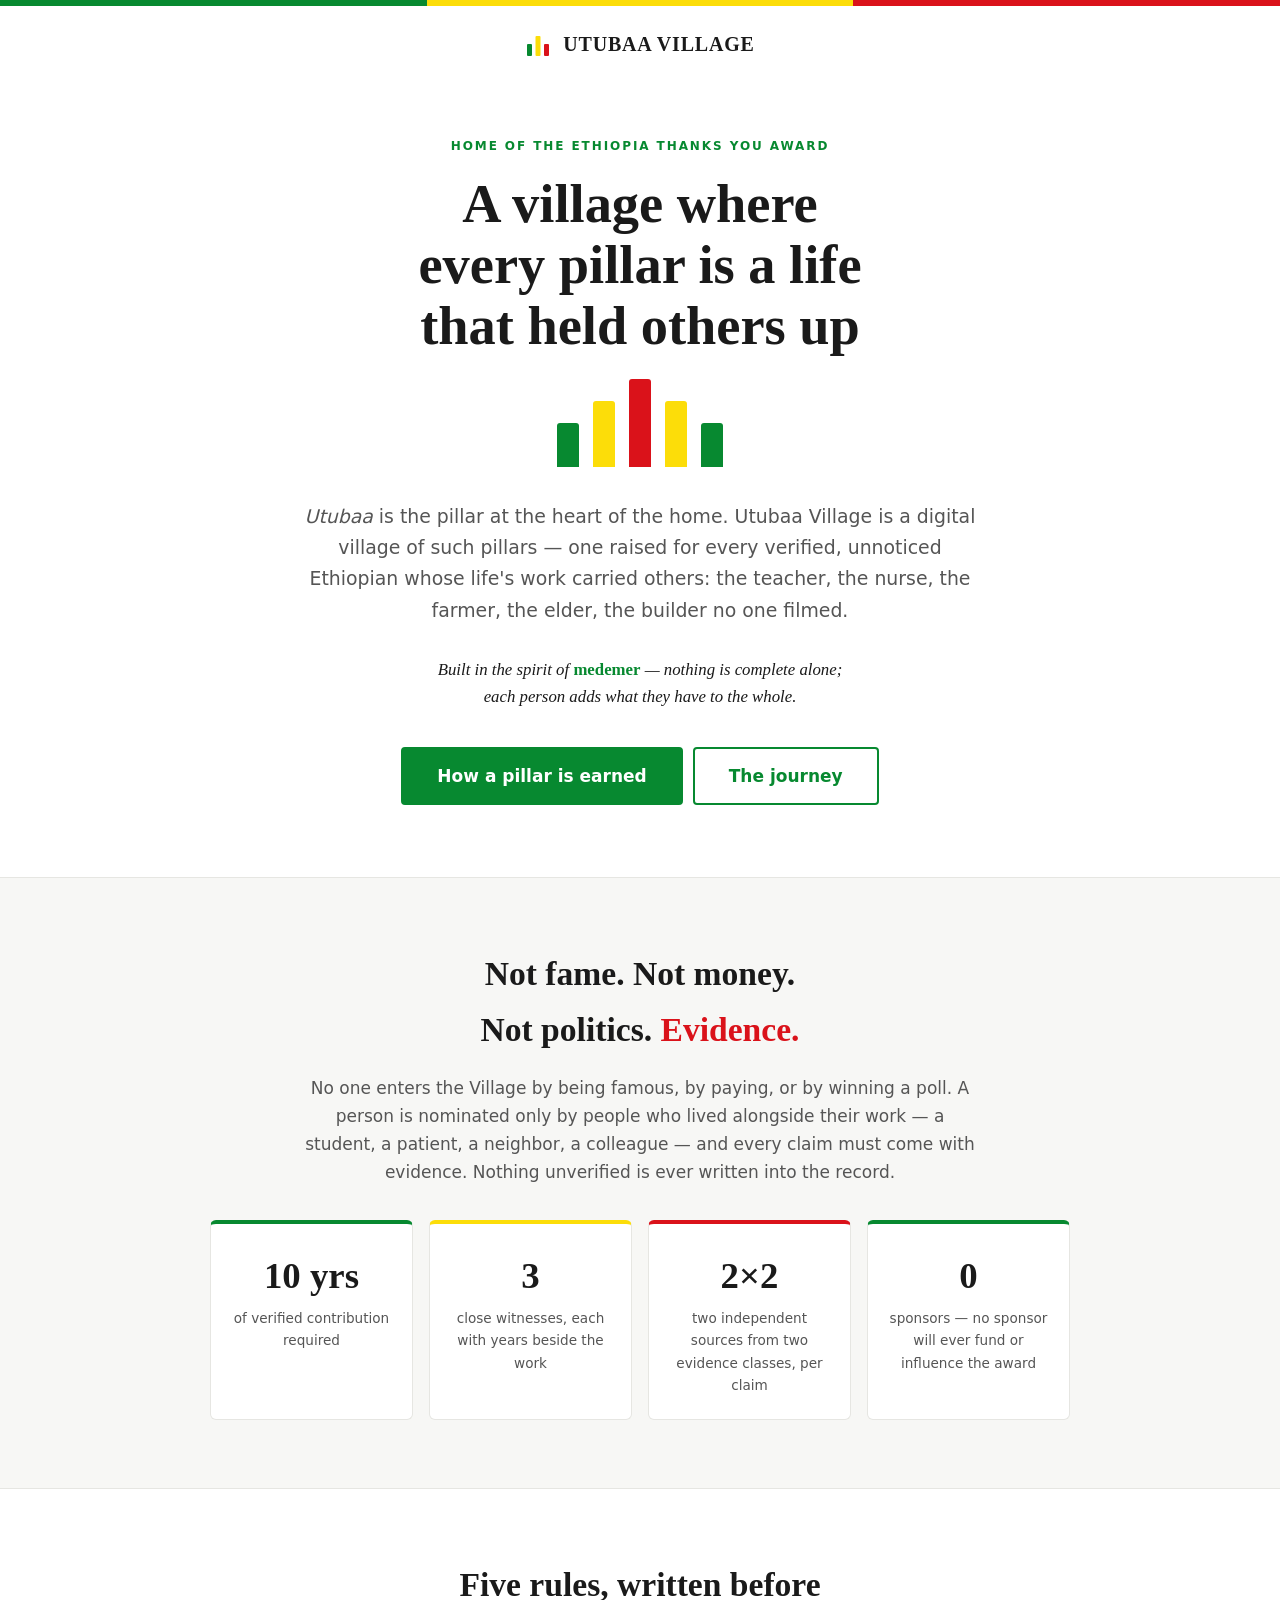
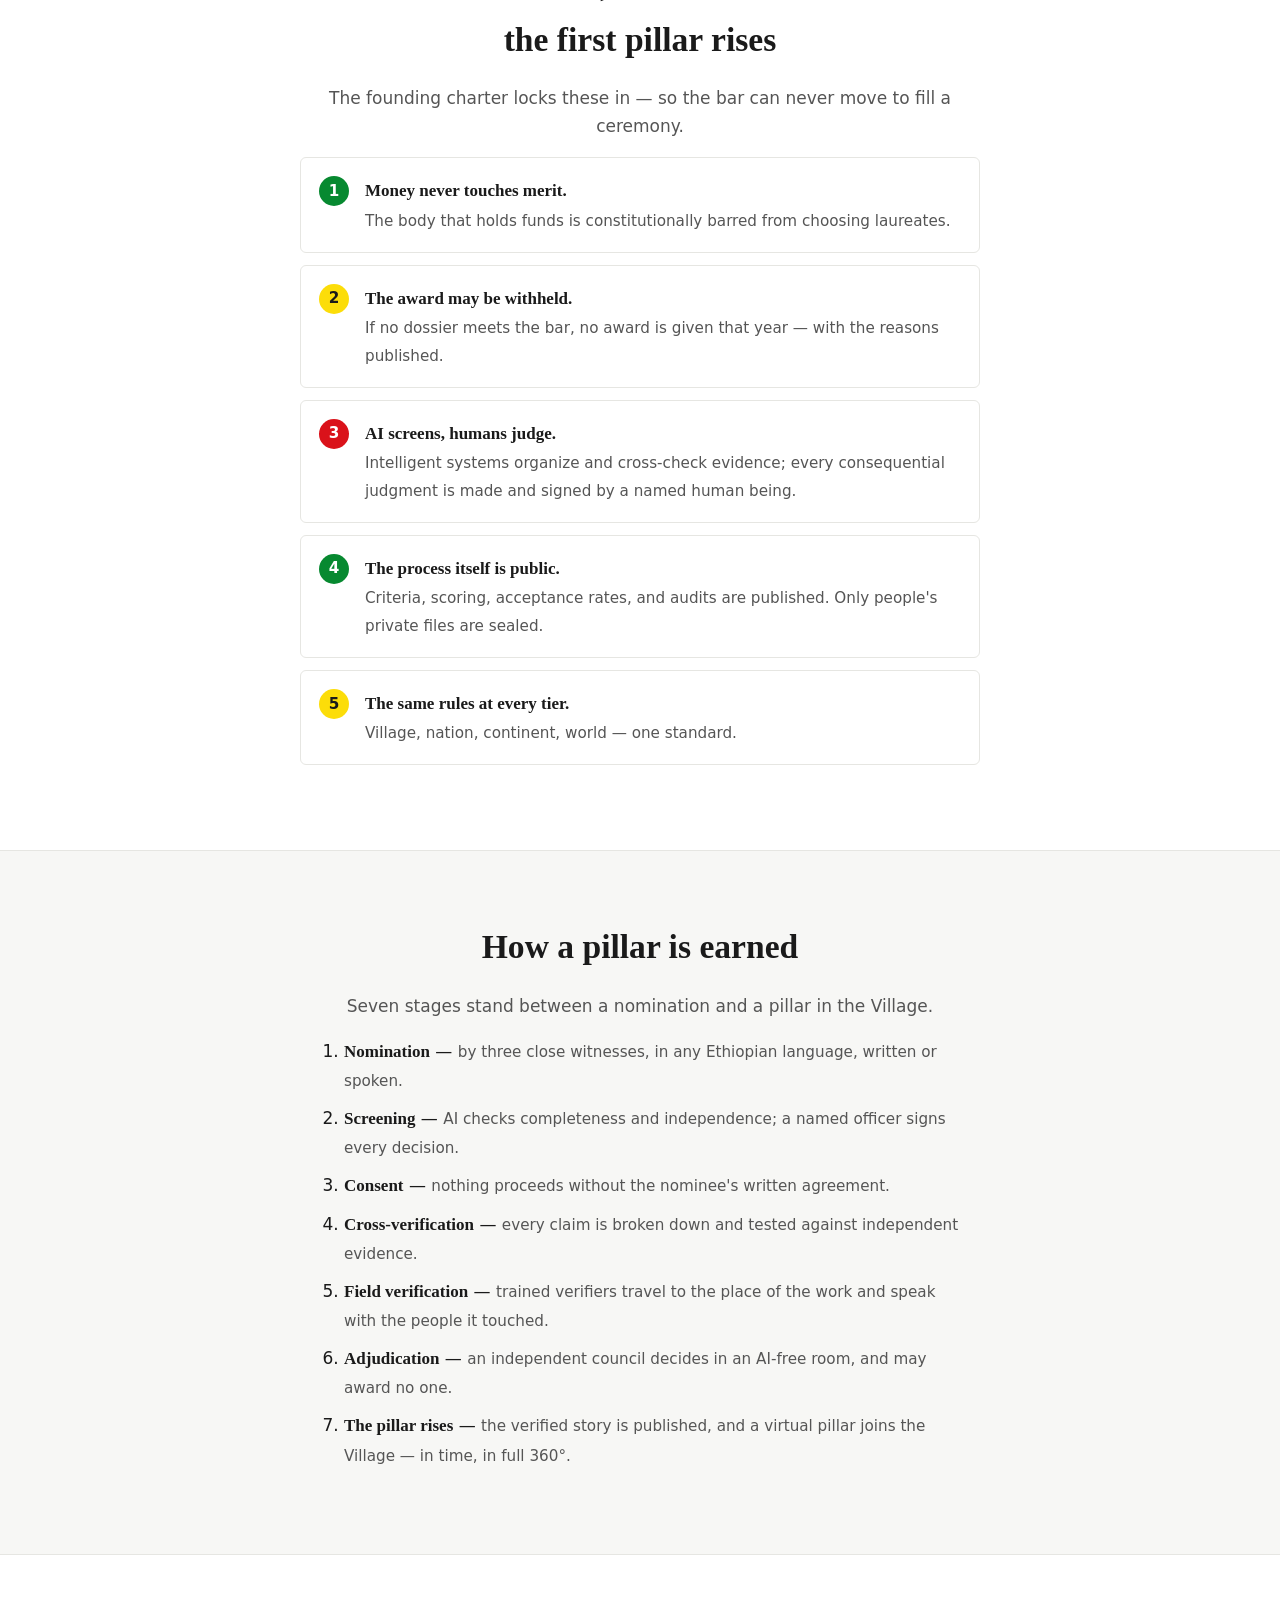
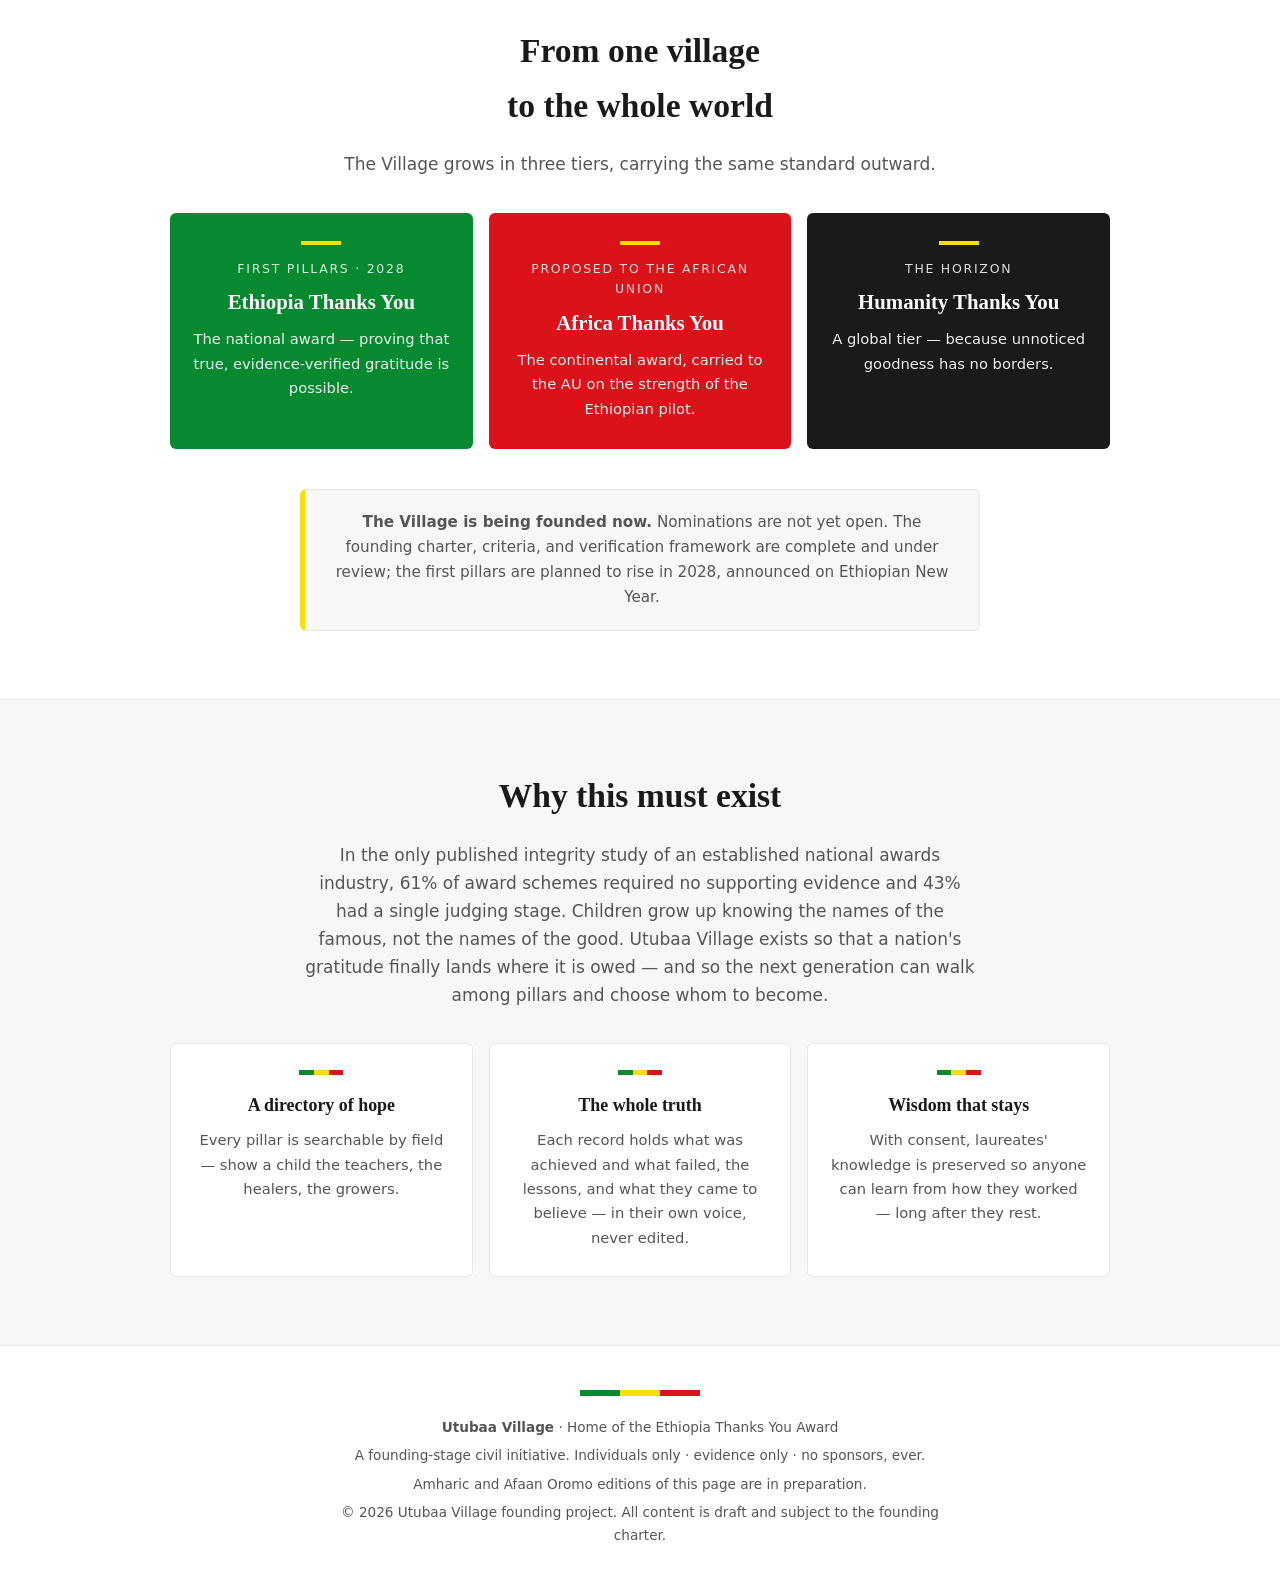
==== index.html @ a63fa53c "feat: Utubaa Village founding site - Medemer tricolor branding, centered layout" ====
<!DOCTYPE html>
<html lang="en">
<head>
<meta charset="UTF-8">
<meta name="viewport" content="width=device-width, initial-scale=1.0">
<title>Utubaa Village — Home of the Ethiopia Thanks You Award</title>
<meta name="description" content="Utubaa Village is a digital village of pillars — one for every verified, unnoticed life that held others up. Home of the Ethiopia Thanks You Award.">
<link rel="icon" type="image/svg+xml" href="favicon.svg">
<style>
  :root {
    --green: #078930;
    --yellow: #FCDD09;
    --red: #DA121A;
    --ink: #1A1A1A;
    --muted: #555555;
    --paper: #FFFFFF;
    --soft: #F7F7F5;
    --line: #E6E6E2;
  }
  * { box-sizing: border-box; }
  html { scroll-behavior: smooth; }
  @media (prefers-reduced-motion: reduce) { html { scroll-behavior: auto; } }
  body {
    margin: 0;
    background: var(--paper);
    color: var(--ink);
    font-family: "Segoe UI", system-ui, -apple-system, "Noto Sans", sans-serif;
    font-size: 17px;
    line-height: 1.65;
  }
  .serif { font-family: Cambria, Georgia, "Times New Roman", serif; }

  /* everything centered unless it is a list */
  section, header, footer { text-align: center; }
  .box { max-width: 780px; margin-inline: auto; padding-inline: 20px; }
  ul, ol { text-align: left; max-width: 640px; margin-inline: auto; }
  li { margin-bottom: 10px; }

  .tricolor { display: flex; height: 6px; }
  .tricolor span { flex: 1; }
  .tricolor .g { background: var(--green); }
  .tricolor .y { background: var(--yellow); }
  .tricolor .r { background: var(--red); }

  header.site {
    padding: 22px 20px 0;
  }
  .wordmark {
    display: inline-flex; align-items: center; gap: 12px;
    font-family: Cambria, Georgia, serif; font-weight: 700; font-size: 1.25rem; letter-spacing: 0.04em;
  }
  .wordmark svg { display: block; }

  .hero { padding: 64px 20px 72px; }
  .eyebrow {
    display: inline-block;
    font-size: 0.75rem; font-weight: 700; letter-spacing: 0.16em; text-transform: uppercase;
    color: var(--green); margin-bottom: 18px;
  }
  h1 {
    font-family: Cambria, Georgia, serif;
    font-size: clamp(2.1rem, 5.5vw, 3.4rem);
    line-height: 1.12; margin: 0 auto 22px; max-width: 17ch; text-wrap: balance;
  }
  .hero .lede { font-size: 1.18rem; max-width: 58ch; margin: 0 auto 30px; color: var(--muted); }
  .hero .medemer-line { font-family: Cambria, Georgia, serif; font-style: italic; font-size: 1.05rem; margin: 0 auto 36px; max-width: 52ch; }
  .hero .medemer-line b { color: var(--green); font-style: normal; }

  .pillars-mark { display: flex; justify-content: center; gap: 14px; align-items: flex-end; margin: 0 auto 34px; }
  .pillars-mark span { display: block; width: 22px; border-radius: 3px 3px 0 0; }
  .pillars-mark .p1 { height: 44px; background: var(--green); }
  .pillars-mark .p2 { height: 66px; background: var(--yellow); }
  .pillars-mark .p3 { height: 88px; background: var(--red); }
  .pillars-mark .p4 { height: 66px; background: var(--yellow); }
  .pillars-mark .p5 { height: 44px; background: var(--green); }

  .cta {
    display: inline-block; background: var(--green); color: #FFFFFF;
    font-weight: 600; text-decoration: none; padding: 13px 34px; border-radius: 4px;
    border: 2px solid var(--green);
  }
  .cta:hover, .cta:focus-visible { background: #056A25; border-color: #056A25; }
  .cta.ghost { background: transparent; color: var(--green); margin-left: 10px; }
  .cta.ghost:hover, .cta.ghost:focus-visible { background: var(--soft); }
  a:focus-visible { outline: 3px solid var(--yellow); outline-offset: 2px; }

  section.band { padding: 68px 20px; }
  section.band.soft { background: var(--soft); border-top: 1px solid var(--line); border-bottom: 1px solid var(--line); }
  h2 {
    font-family: Cambria, Georgia, serif;
    font-size: clamp(1.5rem, 3.4vw, 2.1rem);
    margin: 0 auto 14px; max-width: 26ch; text-wrap: balance;
  }
  .kicker { color: var(--red); }
  section p { max-width: 62ch; margin-left: auto; margin-right: auto; }
  .sub { color: var(--muted); }

  .cards { display: grid; grid-template-columns: repeat(auto-fit, minmax(230px, 1fr)); gap: 16px; max-width: 980px; margin: 34px auto 0; padding-inline: 20px; }
  .card {
    background: var(--paper); border: 1px solid var(--line); border-radius: 6px;
    padding: 26px 22px; text-align: center;
  }
  .card .flag { width: 44px; height: 5px; margin: 0 auto 16px; display: flex; }
  .card .flag span { flex: 1; }
  .card h3 { font-family: Cambria, Georgia, serif; margin: 0 0 8px; font-size: 1.12rem; }
  .card p { margin: 0; font-size: 0.92rem; color: var(--muted); }

  .stats { display: grid; grid-template-columns: repeat(auto-fit, minmax(180px, 1fr)); gap: 16px; max-width: 900px; margin: 34px auto 0; padding-inline: 20px; }
  .stat { background: var(--paper); border: 1px solid var(--line); border-top: 4px solid var(--green); border-radius: 6px; padding: 22px 16px; text-align: center; }
  .stat:nth-child(2) { border-top-color: var(--yellow); }
  .stat:nth-child(3) { border-top-color: var(--red); }
  .stat:nth-child(4) { border-top-color: var(--green); }
  .stat .num { font-family: Cambria, Georgia, serif; font-size: 2.3rem; font-weight: 700; font-variant-numeric: tabular-nums; }
  .stat .lbl { font-size: 0.85rem; color: var(--muted); }

  ol.rules { counter-reset: rule; list-style: none; padding: 0; max-width: 680px; }
  ol.rules li {
    counter-increment: rule; background: var(--paper); border: 1px solid var(--line);
    border-radius: 6px; padding: 18px 20px 18px 64px; position: relative; margin-bottom: 12px;
  }
  ol.rules li::before {
    content: counter(rule);
    position: absolute; left: 18px; top: 18px;
    width: 30px; height: 30px; border-radius: 50%;
    background: var(--green); color: #FFFFFF; font-weight: 700;
    display: flex; align-items: center; justify-content: center; font-size: 0.95rem;
  }
  ol.rules li:nth-child(2)::before { background: var(--yellow); color: var(--ink); }
  ol.rules li:nth-child(3)::before { background: var(--red); }
  ol.rules li:nth-child(4)::before { background: var(--green); }
  ol.rules li:nth-child(5)::before { background: var(--yellow); color: var(--ink); }
  ol.rules b { font-family: Cambria, Georgia, serif; }
  ol.rules span { color: var(--muted); font-size: 0.95rem; }

  ol.steps { max-width: 640px; padding-left: 24px; }
  ol.steps li b { font-family: Cambria, Georgia, serif; }
  ol.steps li span { color: var(--muted); font-size: 0.95rem; }

  .journey { display: grid; grid-template-columns: repeat(auto-fit, minmax(240px, 1fr)); gap: 16px; max-width: 980px; margin: 34px auto 0; padding-inline: 20px; }
  .tier { border-radius: 6px; padding: 28px 22px; text-align: center; color: #FFFFFF; }
  .tier.t1 { background: var(--green); }
  .tier.t2 { background: var(--red); }
  .tier.t3 { background: var(--ink); }
  .tier .when { font-size: 0.78rem; letter-spacing: 0.14em; text-transform: uppercase; opacity: 0.85; }
  .tier h3 { font-family: Cambria, Georgia, serif; margin: 6px 0 8px; font-size: 1.3rem; }
  .tier p { margin: 0; font-size: 0.92rem; opacity: 0.92; }
  .tier .flag-dot { width: 40px; height: 4px; background: var(--yellow); margin: 0 auto 14px; }

  .notice {
    max-width: 680px; margin: 40px auto 0; background: var(--soft);
    border: 1px solid var(--line); border-left: 5px solid var(--yellow);
    border-radius: 6px; padding: 20px 24px; text-align: center; font-size: 0.95rem; color: var(--muted);
  }

  footer.site { padding: 44px 20px 28px; color: var(--muted); font-size: 0.85rem; }
  footer.site p { max-width: 70ch; margin: 6px auto; }
</style>
</head>
<body>

<div class="tricolor" aria-hidden="true"><span class="g"></span><span class="y"></span><span class="r"></span></div>

<header class="site">
  <div class="wordmark">
    <svg width="26" height="26" viewBox="0 0 26 26" aria-hidden="true">
      <rect x="2"  y="12" width="5" height="12" rx="1" fill="#078930"/>
      <rect x="10.5" y="4" width="5" height="20" rx="1" fill="#FCDD09"/>
      <rect x="19" y="12" width="5" height="12" rx="1" fill="#DA121A"/>
    </svg>
    UTUBAA VILLAGE
  </div>
</header>

<main>
  <section class="hero">
    <div class="box">
      <span class="eyebrow">Home of the Ethiopia Thanks You Award</span>
      <h1>A village where every pillar is a life that held others up</h1>
      <div class="pillars-mark" aria-hidden="true"><span class="p1"></span><span class="p2"></span><span class="p3"></span><span class="p4"></span><span class="p5"></span></div>
      <p class="lede"><i>Utubaa</i> is the pillar at the heart of the home. Utubaa Village is a digital village of such pillars — one raised for every verified, unnoticed Ethiopian whose life's work carried others: the teacher, the nurse, the farmer, the elder, the builder no one filmed.</p>
      <p class="medemer-line">Built in the spirit of <b>medemer</b> — nothing is complete alone; each person adds what they have to the whole.</p>
      <a class="cta" href="#how">How a pillar is earned</a><a class="cta ghost" href="#journey">The journey</a>
    </div>
  </section>

  <section class="band soft">
    <div class="box">
      <h2>Not fame. Not money. Not politics. <span class="kicker">Evidence.</span></h2>
      <p class="sub">No one enters the Village by being famous, by paying, or by winning a poll. A person is nominated only by people who lived alongside their work — a student, a patient, a neighbor, a colleague — and every claim must come with evidence. Nothing unverified is ever written into the record.</p>
    </div>
    <div class="stats">
      <div class="stat"><div class="num">10 yrs</div><div class="lbl">of verified contribution required</div></div>
      <div class="stat"><div class="num">3</div><div class="lbl">close witnesses, each with years beside the work</div></div>
      <div class="stat"><div class="num">2×2</div><div class="lbl">two independent sources from two evidence classes, per claim</div></div>
      <div class="stat"><div class="num">0</div><div class="lbl">sponsors — no sponsor will ever fund or influence the award</div></div>
    </div>
  </section>

  <section class="band">
    <div class="box">
      <h2>Five rules, written before the first pillar rises</h2>
      <p class="sub">The founding charter locks these in — so the bar can never move to fill a ceremony.</p>
    </div>
    <ol class="rules">
      <li><b>Money never touches merit.</b><br><span>The body that holds funds is constitutionally barred from choosing laureates.</span></li>
      <li><b>The award may be withheld.</b><br><span>If no dossier meets the bar, no award is given that year — with the reasons published.</span></li>
      <li><b>AI screens, humans judge.</b><br><span>Intelligent systems organize and cross-check evidence; every consequential judgment is made and signed by a named human being.</span></li>
      <li><b>The process itself is public.</b><br><span>Criteria, scoring, acceptance rates, and audits are published. Only people's private files are sealed.</span></li>
      <li><b>The same rules at every tier.</b><br><span>Village, nation, continent, world — one standard.</span></li>
    </ol>
  </section>

  <section class="band soft" id="how">
    <div class="box">
      <h2>How a pillar is earned</h2>
      <p class="sub">Seven stages stand between a nomination and a pillar in the Village.</p>
    </div>
    <ol class="steps">
      <li><b>Nomination</b> — <span>by three close witnesses, in any Ethiopian language, written or spoken.</span></li>
      <li><b>Screening</b> — <span>AI checks completeness and independence; a named officer signs every decision.</span></li>
      <li><b>Consent</b> — <span>nothing proceeds without the nominee's written agreement.</span></li>
      <li><b>Cross-verification</b> — <span>every claim is broken down and tested against independent evidence.</span></li>
      <li><b>Field verification</b> — <span>trained verifiers travel to the place of the work and speak with the people it touched.</span></li>
      <li><b>Adjudication</b> — <span>an independent council decides in an AI-free room, and may award no one.</span></li>
      <li><b>The pillar rises</b> — <span>the verified story is published, and a virtual pillar joins the Village — in time, in full 360°.</span></li>
    </ol>
  </section>

  <section class="band" id="journey">
    <div class="box">
      <h2>From one village to the whole world</h2>
      <p class="sub">The Village grows in three tiers, carrying the same standard outward.</p>
    </div>
    <div class="journey">
      <div class="tier t1"><div class="flag-dot"></div><div class="when">First pillars · 2028</div><h3>Ethiopia Thanks You</h3><p>The national award — proving that true, evidence-verified gratitude is possible.</p></div>
      <div class="tier t2"><div class="flag-dot"></div><div class="when">Proposed to the African Union</div><h3>Africa Thanks You</h3><p>The continental award, carried to the AU on the strength of the Ethiopian pilot.</p></div>
      <div class="tier t3"><div class="flag-dot"></div><div class="when">The horizon</div><h3>Humanity Thanks You</h3><p>A global tier — because unnoticed goodness has no borders.</p></div>
    </div>
    <div class="notice">
      <b>The Village is being founded now.</b> Nominations are not yet open. The founding charter, criteria, and verification framework are complete and under review; the first pillars are planned to rise in 2028, announced on Ethiopian New Year.
    </div>
  </section>

  <section class="band soft">
    <div class="box">
      <h2>Why this must exist</h2>
      <p class="sub">In the only published integrity study of an established national awards industry, 61% of award schemes required no supporting evidence and 43% had a single judging stage. Children grow up knowing the names of the famous, not the names of the good. Utubaa Village exists so that a nation's gratitude finally lands where it is owed — and so the next generation can walk among pillars and choose whom to become.</p>
    </div>
    <div class="cards">
      <div class="card"><div class="flag"><span style="background:var(--green)"></span><span style="background:var(--yellow)"></span><span style="background:var(--red)"></span></div><h3>A directory of hope</h3><p>Every pillar is searchable by field — show a child the teachers, the healers, the growers.</p></div>
      <div class="card"><div class="flag"><span style="background:var(--green)"></span><span style="background:var(--yellow)"></span><span style="background:var(--red)"></span></div><h3>The whole truth</h3><p>Each record holds what was achieved and what failed, the lessons, and what they came to believe — in their own voice, never edited.</p></div>
      <div class="card"><div class="flag"><span style="background:var(--green)"></span><span style="background:var(--yellow)"></span><span style="background:var(--red)"></span></div><h3>Wisdom that stays</h3><p>With consent, laureates' knowledge is preserved so anyone can learn from how they worked — long after they rest.</p></div>
    </div>
  </section>
</main>

<footer class="site">
  <div class="tricolor" aria-hidden="true" style="max-width:120px;margin:0 auto 20px;"><span class="g"></span><span class="y"></span><span class="r"></span></div>
  <p><b>Utubaa Village</b> · Home of the Ethiopia Thanks You Award</p>
  <p>A founding-stage civil initiative. Individuals only · evidence only · no sponsors, ever.</p>
  <p>Amharic and Afaan Oromo editions of this page are in preparation.</p>
  <p>© 2026 Utubaa Village founding project. All content is draft and subject to the founding charter.</p>
</footer>

</body>
</html>
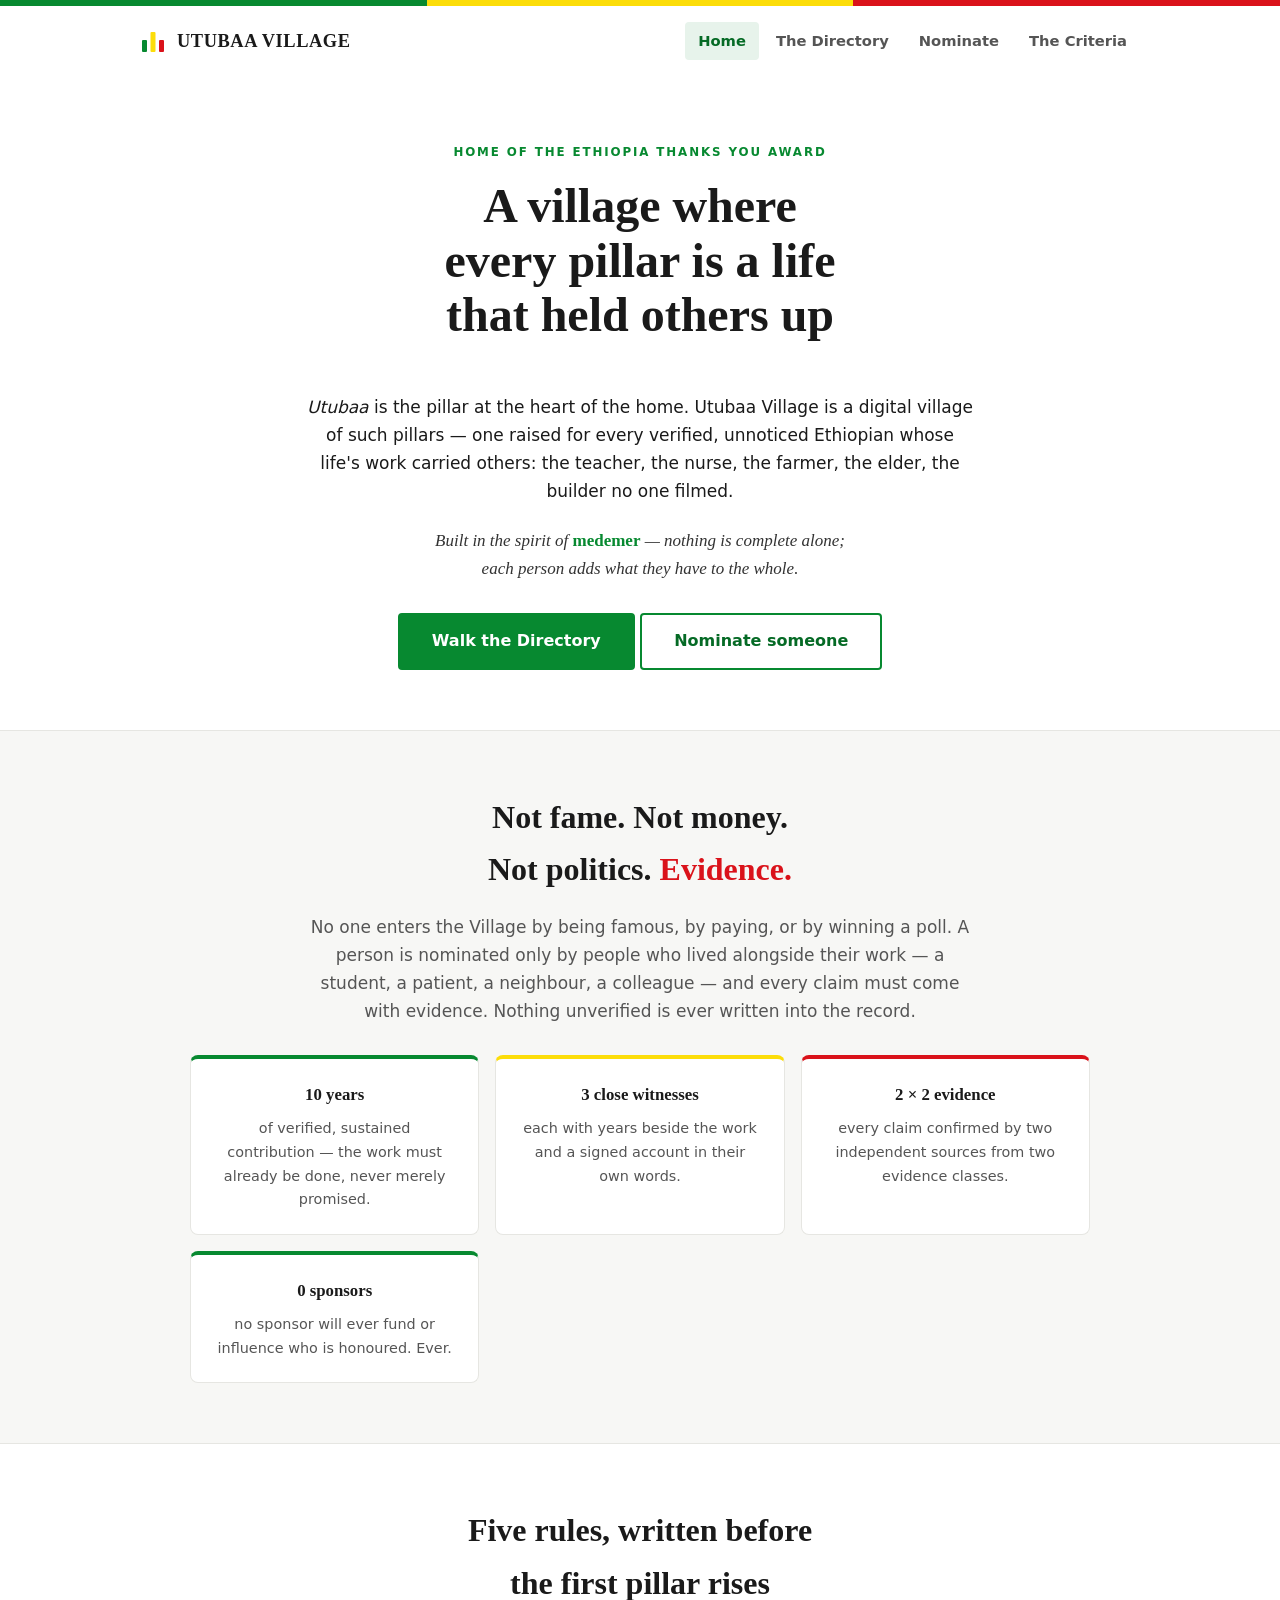
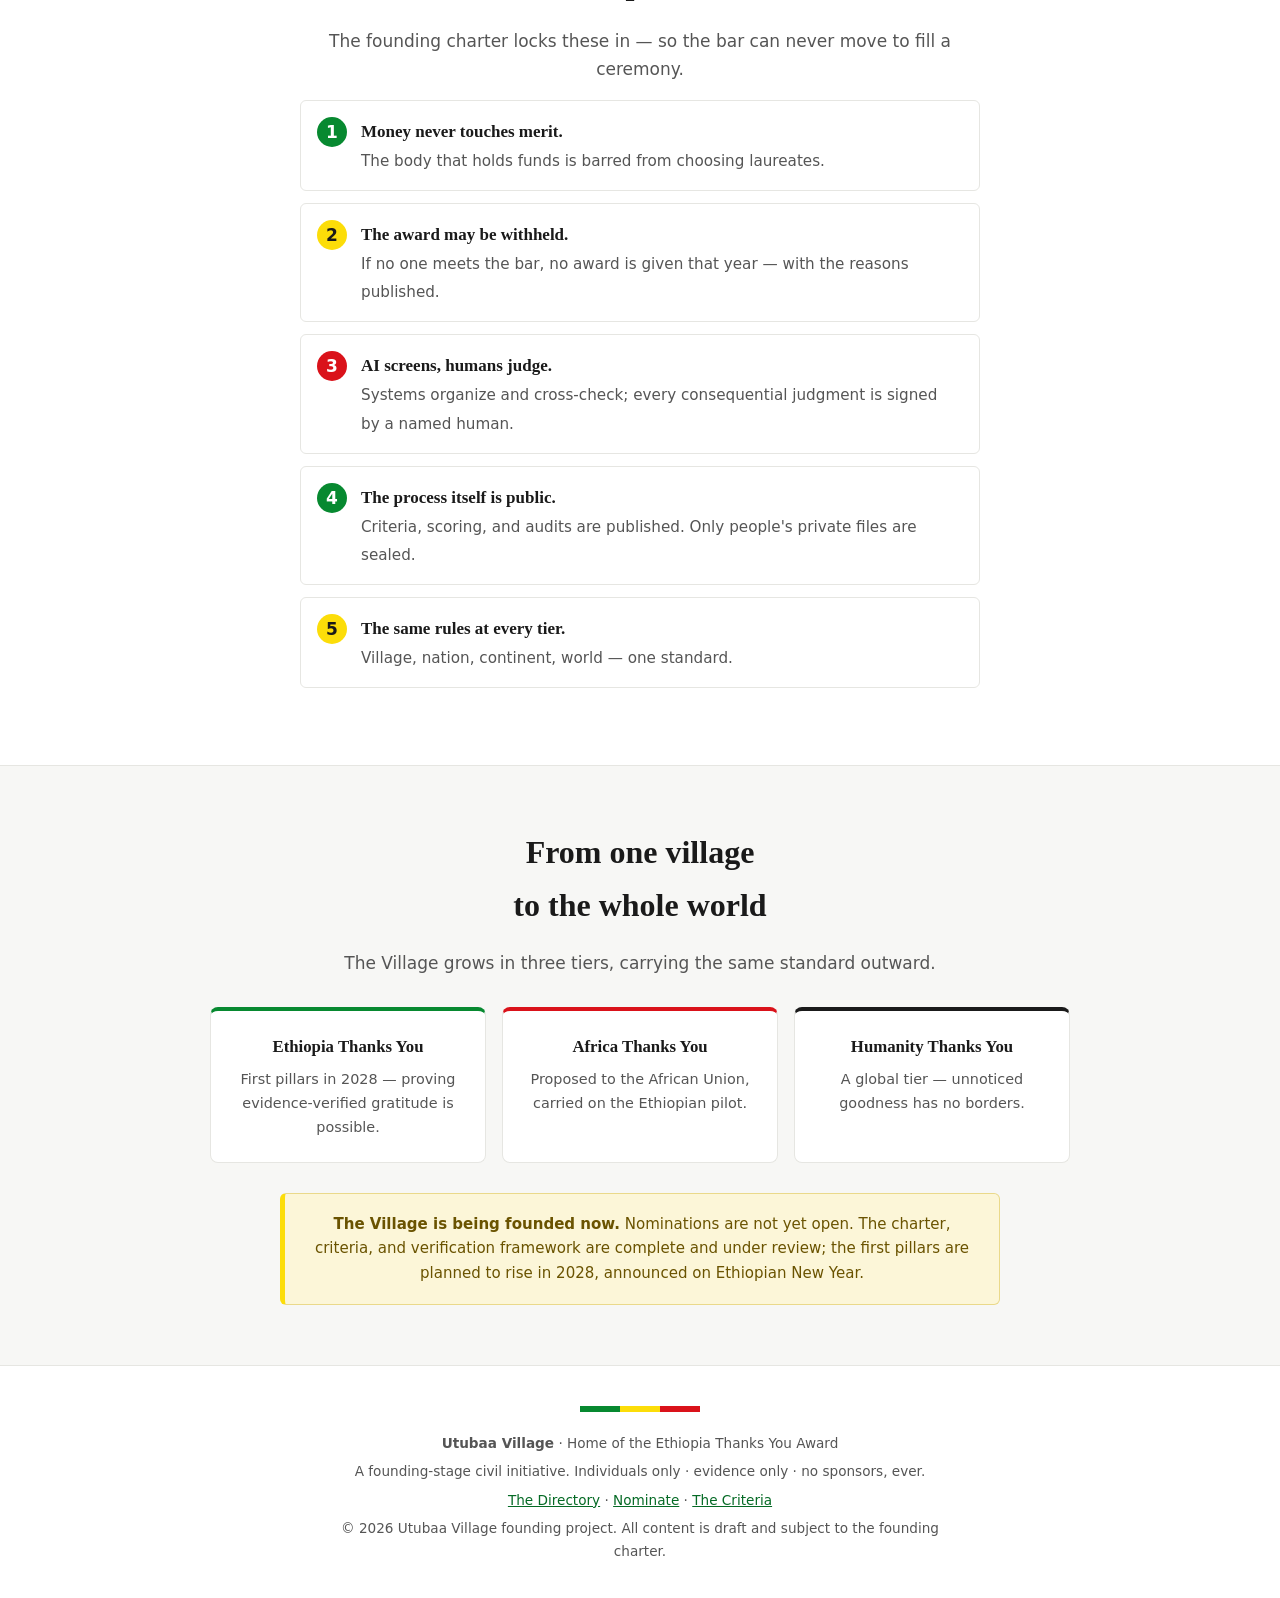
==== commit 5e2f078e: "feat: directory, profile ledger, nomination intake, and criteria pages" ====
--- a/index.html
+++ b/index.html
@@ -6,193 +6,51 @@
 <title>Utubaa Village — Home of the Ethiopia Thanks You Award</title>
 <meta name="description" content="Utubaa Village is a digital village of pillars — one for every verified, unnoticed life that held others up. Home of the Ethiopia Thanks You Award.">
 <link rel="icon" type="image/svg+xml" href="favicon.svg">
-<style>
-  :root {
-    --green: #078930;
-    --yellow: #FCDD09;
-    --red: #DA121A;
-    --ink: #1A1A1A;
-    --muted: #555555;
-    --paper: #FFFFFF;
-    --soft: #F7F7F5;
-    --line: #E6E6E2;
-  }
-  * { box-sizing: border-box; }
-  html { scroll-behavior: smooth; }
-  @media (prefers-reduced-motion: reduce) { html { scroll-behavior: auto; } }
-  body {
-    margin: 0;
-    background: var(--paper);
-    color: var(--ink);
-    font-family: "Segoe UI", system-ui, -apple-system, "Noto Sans", sans-serif;
-    font-size: 17px;
-    line-height: 1.65;
-  }
-  .serif { font-family: Cambria, Georgia, "Times New Roman", serif; }
-
-  /* everything centered unless it is a list */
-  section, header, footer { text-align: center; }
-  .box { max-width: 780px; margin-inline: auto; padding-inline: 20px; }
-  ul, ol { text-align: left; max-width: 640px; margin-inline: auto; }
-  li { margin-bottom: 10px; }
-
-  .tricolor { display: flex; height: 6px; }
-  .tricolor span { flex: 1; }
-  .tricolor .g { background: var(--green); }
-  .tricolor .y { background: var(--yellow); }
-  .tricolor .r { background: var(--red); }
-
-  header.site {
-    padding: 22px 20px 0;
-  }
-  .wordmark {
-    display: inline-flex; align-items: center; gap: 12px;
-    font-family: Cambria, Georgia, serif; font-weight: 700; font-size: 1.25rem; letter-spacing: 0.04em;
-  }
-  .wordmark svg { display: block; }
-
-  .hero { padding: 64px 20px 72px; }
-  .eyebrow {
-    display: inline-block;
-    font-size: 0.75rem; font-weight: 700; letter-spacing: 0.16em; text-transform: uppercase;
-    color: var(--green); margin-bottom: 18px;
-  }
-  h1 {
-    font-family: Cambria, Georgia, serif;
-    font-size: clamp(2.1rem, 5.5vw, 3.4rem);
-    line-height: 1.12; margin: 0 auto 22px; max-width: 17ch; text-wrap: balance;
-  }
-  .hero .lede { font-size: 1.18rem; max-width: 58ch; margin: 0 auto 30px; color: var(--muted); }
-  .hero .medemer-line { font-family: Cambria, Georgia, serif; font-style: italic; font-size: 1.05rem; margin: 0 auto 36px; max-width: 52ch; }
-  .hero .medemer-line b { color: var(--green); font-style: normal; }
-
-  .pillars-mark { display: flex; justify-content: center; gap: 14px; align-items: flex-end; margin: 0 auto 34px; }
-  .pillars-mark span { display: block; width: 22px; border-radius: 3px 3px 0 0; }
-  .pillars-mark .p1 { height: 44px; background: var(--green); }
-  .pillars-mark .p2 { height: 66px; background: var(--yellow); }
-  .pillars-mark .p3 { height: 88px; background: var(--red); }
-  .pillars-mark .p4 { height: 66px; background: var(--yellow); }
-  .pillars-mark .p5 { height: 44px; background: var(--green); }
-
-  .cta {
-    display: inline-block; background: var(--green); color: #FFFFFF;
-    font-weight: 600; text-decoration: none; padding: 13px 34px; border-radius: 4px;
-    border: 2px solid var(--green);
-  }
-  .cta:hover, .cta:focus-visible { background: #056A25; border-color: #056A25; }
-  .cta.ghost { background: transparent; color: var(--green); margin-left: 10px; }
-  .cta.ghost:hover, .cta.ghost:focus-visible { background: var(--soft); }
-  a:focus-visible { outline: 3px solid var(--yellow); outline-offset: 2px; }
-
-  section.band { padding: 68px 20px; }
-  section.band.soft { background: var(--soft); border-top: 1px solid var(--line); border-bottom: 1px solid var(--line); }
-  h2 {
-    font-family: Cambria, Georgia, serif;
-    font-size: clamp(1.5rem, 3.4vw, 2.1rem);
-    margin: 0 auto 14px; max-width: 26ch; text-wrap: balance;
-  }
-  .kicker { color: var(--red); }
-  section p { max-width: 62ch; margin-left: auto; margin-right: auto; }
-  .sub { color: var(--muted); }
-
-  .cards { display: grid; grid-template-columns: repeat(auto-fit, minmax(230px, 1fr)); gap: 16px; max-width: 980px; margin: 34px auto 0; padding-inline: 20px; }
-  .card {
-    background: var(--paper); border: 1px solid var(--line); border-radius: 6px;
-    padding: 26px 22px; text-align: center;
-  }
-  .card .flag { width: 44px; height: 5px; margin: 0 auto 16px; display: flex; }
-  .card .flag span { flex: 1; }
-  .card h3 { font-family: Cambria, Georgia, serif; margin: 0 0 8px; font-size: 1.12rem; }
-  .card p { margin: 0; font-size: 0.92rem; color: var(--muted); }
-
-  .stats { display: grid; grid-template-columns: repeat(auto-fit, minmax(180px, 1fr)); gap: 16px; max-width: 900px; margin: 34px auto 0; padding-inline: 20px; }
-  .stat { background: var(--paper); border: 1px solid var(--line); border-top: 4px solid var(--green); border-radius: 6px; padding: 22px 16px; text-align: center; }
-  .stat:nth-child(2) { border-top-color: var(--yellow); }
-  .stat:nth-child(3) { border-top-color: var(--red); }
-  .stat:nth-child(4) { border-top-color: var(--green); }
-  .stat .num { font-family: Cambria, Georgia, serif; font-size: 2.3rem; font-weight: 700; font-variant-numeric: tabular-nums; }
-  .stat .lbl { font-size: 0.85rem; color: var(--muted); }
-
-  ol.rules { counter-reset: rule; list-style: none; padding: 0; max-width: 680px; }
-  ol.rules li {
-    counter-increment: rule; background: var(--paper); border: 1px solid var(--line);
-    border-radius: 6px; padding: 18px 20px 18px 64px; position: relative; margin-bottom: 12px;
-  }
-  ol.rules li::before {
-    content: counter(rule);
-    position: absolute; left: 18px; top: 18px;
-    width: 30px; height: 30px; border-radius: 50%;
-    background: var(--green); color: #FFFFFF; font-weight: 700;
-    display: flex; align-items: center; justify-content: center; font-size: 0.95rem;
-  }
-  ol.rules li:nth-child(2)::before { background: var(--yellow); color: var(--ink); }
-  ol.rules li:nth-child(3)::before { background: var(--red); }
-  ol.rules li:nth-child(4)::before { background: var(--green); }
-  ol.rules li:nth-child(5)::before { background: var(--yellow); color: var(--ink); }
-  ol.rules b { font-family: Cambria, Georgia, serif; }
-  ol.rules span { color: var(--muted); font-size: 0.95rem; }
-
-  ol.steps { max-width: 640px; padding-left: 24px; }
-  ol.steps li b { font-family: Cambria, Georgia, serif; }
-  ol.steps li span { color: var(--muted); font-size: 0.95rem; }
-
-  .journey { display: grid; grid-template-columns: repeat(auto-fit, minmax(240px, 1fr)); gap: 16px; max-width: 980px; margin: 34px auto 0; padding-inline: 20px; }
-  .tier { border-radius: 6px; padding: 28px 22px; text-align: center; color: #FFFFFF; }
-  .tier.t1 { background: var(--green); }
-  .tier.t2 { background: var(--red); }
-  .tier.t3 { background: var(--ink); }
-  .tier .when { font-size: 0.78rem; letter-spacing: 0.14em; text-transform: uppercase; opacity: 0.85; }
-  .tier h3 { font-family: Cambria, Georgia, serif; margin: 6px 0 8px; font-size: 1.3rem; }
-  .tier p { margin: 0; font-size: 0.92rem; opacity: 0.92; }
-  .tier .flag-dot { width: 40px; height: 4px; background: var(--yellow); margin: 0 auto 14px; }
-
-  .notice {
-    max-width: 680px; margin: 40px auto 0; background: var(--soft);
-    border: 1px solid var(--line); border-left: 5px solid var(--yellow);
-    border-radius: 6px; padding: 20px 24px; text-align: center; font-size: 0.95rem; color: var(--muted);
-  }
-
-  footer.site { padding: 44px 20px 28px; color: var(--muted); font-size: 0.85rem; }
-  footer.site p { max-width: 70ch; margin: 6px auto; }
-</style>
+<link rel="stylesheet" href="styles.css">
 </head>
 <body>
-
 <div class="tricolor" aria-hidden="true"><span class="g"></span><span class="y"></span><span class="r"></span></div>
 
-<header class="site">
-  <div class="wordmark">
+<nav class="nav">
+  <a class="brand" href="index.html">
     <svg width="26" height="26" viewBox="0 0 26 26" aria-hidden="true">
-      <rect x="2"  y="12" width="5" height="12" rx="1" fill="#078930"/>
+      <rect x="2" y="12" width="5" height="12" rx="1" fill="#078930"/>
       <rect x="10.5" y="4" width="5" height="20" rx="1" fill="#FCDD09"/>
       <rect x="19" y="12" width="5" height="12" rx="1" fill="#DA121A"/>
     </svg>
     UTUBAA VILLAGE
+  </a>
+  <div class="nav-links">
+    <a href="index.html" class="active">Home</a>
+    <a href="directory.html">The Directory</a>
+    <a href="nominate.html">Nominate</a>
+    <a href="about.html">The Criteria</a>
   </div>
-</header>
+</nav>
 
 <main>
-  <section class="hero">
+  <section class="band">
     <div class="box">
       <span class="eyebrow">Home of the Ethiopia Thanks You Award</span>
       <h1>A village where every pillar is a life that held others up</h1>
-      <div class="pillars-mark" aria-hidden="true"><span class="p1"></span><span class="p2"></span><span class="p3"></span><span class="p4"></span><span class="p5"></span></div>
-      <p class="lede"><i>Utubaa</i> is the pillar at the heart of the home. Utubaa Village is a digital village of such pillars — one raised for every verified, unnoticed Ethiopian whose life's work carried others: the teacher, the nurse, the farmer, the elder, the builder no one filmed.</p>
-      <p class="medemer-line">Built in the spirit of <b>medemer</b> — nothing is complete alone; each person adds what they have to the whole.</p>
-      <a class="cta" href="#how">How a pillar is earned</a><a class="cta ghost" href="#journey">The journey</a>
+      <div class="pillars-mark" aria-hidden="true"><span class="pm-g"></span><span class="pm-y"></span><span class="pm-r"></span><span class="pm-y"></span><span class="pm-g"></span></div>
+      <p><i>Utubaa</i> is the pillar at the heart of the home. Utubaa Village is a digital village of such pillars — one raised for every verified, unnoticed Ethiopian whose life's work carried others: the teacher, the nurse, the farmer, the elder, the builder no one filmed.</p>
+      <p class="serif" style="font-style:italic;color:#333;max-width:52ch;margin:22px auto 30px;">Built in the spirit of <b style="color:var(--green);font-style:normal;">medemer</b> — nothing is complete alone; each person adds what they have to the whole.</p>
+      <a class="cta" href="directory.html">Walk the Directory</a>
+      <a class="cta ghost" href="nominate.html">Nominate someone</a>
     </div>
   </section>
 
   <section class="band soft">
     <div class="box">
-      <h2>Not fame. Not money. Not politics. <span class="kicker">Evidence.</span></h2>
-      <p class="sub">No one enters the Village by being famous, by paying, or by winning a poll. A person is nominated only by people who lived alongside their work — a student, a patient, a neighbor, a colleague — and every claim must come with evidence. Nothing unverified is ever written into the record.</p>
+      <h2>Not fame. Not money. Not politics. <span class="kicker-red">Evidence.</span></h2>
+      <p class="sub">No one enters the Village by being famous, by paying, or by winning a poll. A person is nominated only by people who lived alongside their work — a student, a patient, a neighbour, a colleague — and every claim must come with evidence. Nothing unverified is ever written into the record.</p>
     </div>
-    <div class="stats">
-      <div class="stat"><div class="num">10 yrs</div><div class="lbl">of verified contribution required</div></div>
-      <div class="stat"><div class="num">3</div><div class="lbl">close witnesses, each with years beside the work</div></div>
-      <div class="stat"><div class="num">2×2</div><div class="lbl">two independent sources from two evidence classes, per claim</div></div>
-      <div class="stat"><div class="num">0</div><div class="lbl">sponsors — no sponsor will ever fund or influence the award</div></div>
+    <div class="crit-grid">
+      <div class="crit"><h3>10 years</h3><p>of verified, sustained contribution — the work must already be done, never merely promised.</p></div>
+      <div class="crit"><h3>3 close witnesses</h3><p>each with years beside the work and a signed account in their own words.</p></div>
+      <div class="crit"><h3>2 × 2 evidence</h3><p>every claim confirmed by two independent sources from two evidence classes.</p></div>
+      <div class="crit"><h3>0 sponsors</h3><p>no sponsor will ever fund or influence who is honoured. Ever.</p></div>
     </div>
   </section>
 
@@ -200,57 +58,28 @@
     <div class="box">
       <h2>Five rules, written before the first pillar rises</h2>
       <p class="sub">The founding charter locks these in — so the bar can never move to fill a ceremony.</p>
-    </div>
-    <ol class="rules">
-      <li><b>Money never touches merit.</b><br><span>The body that holds funds is constitutionally barred from choosing laureates.</span></li>
-      <li><b>The award may be withheld.</b><br><span>If no dossier meets the bar, no award is given that year — with the reasons published.</span></li>
-      <li><b>AI screens, humans judge.</b><br><span>Intelligent systems organize and cross-check evidence; every consequential judgment is made and signed by a named human being.</span></li>
-      <li><b>The process itself is public.</b><br><span>Criteria, scoring, acceptance rates, and audits are published. Only people's private files are sealed.</span></li>
-      <li><b>The same rules at every tier.</b><br><span>Village, nation, continent, world — one standard.</span></li>
-    </ol>
-  </section>
-
-  <section class="band soft" id="how">
-    <div class="box">
-      <h2>How a pillar is earned</h2>
-      <p class="sub">Seven stages stand between a nomination and a pillar in the Village.</p>
-    </div>
-    <ol class="steps">
-      <li><b>Nomination</b> — <span>by three close witnesses, in any Ethiopian language, written or spoken.</span></li>
-      <li><b>Screening</b> — <span>AI checks completeness and independence; a named officer signs every decision.</span></li>
-      <li><b>Consent</b> — <span>nothing proceeds without the nominee's written agreement.</span></li>
-      <li><b>Cross-verification</b> — <span>every claim is broken down and tested against independent evidence.</span></li>
-      <li><b>Field verification</b> — <span>trained verifiers travel to the place of the work and speak with the people it touched.</span></li>
-      <li><b>Adjudication</b> — <span>an independent council decides in an AI-free room, and may award no one.</span></li>
-      <li><b>The pillar rises</b> — <span>the verified story is published, and a virtual pillar joins the Village — in time, in full 360°.</span></li>
-    </ol>
-  </section>
-
-  <section class="band" id="journey">
-    <div class="box">
-      <h2>From one village to the whole world</h2>
-      <p class="sub">The Village grows in three tiers, carrying the same standard outward.</p>
-    </div>
-    <div class="journey">
-      <div class="tier t1"><div class="flag-dot"></div><div class="when">First pillars · 2028</div><h3>Ethiopia Thanks You</h3><p>The national award — proving that true, evidence-verified gratitude is possible.</p></div>
-      <div class="tier t2"><div class="flag-dot"></div><div class="when">Proposed to the African Union</div><h3>Africa Thanks You</h3><p>The continental award, carried to the AU on the strength of the Ethiopian pilot.</p></div>
-      <div class="tier t3"><div class="flag-dot"></div><div class="when">The horizon</div><h3>Humanity Thanks You</h3><p>A global tier — because unnoticed goodness has no borders.</p></div>
-    </div>
-    <div class="notice">
-      <b>The Village is being founded now.</b> Nominations are not yet open. The founding charter, criteria, and verification framework are complete and under review; the first pillars are planned to rise in 2028, announced on Ethiopian New Year.
+      <ol class="rules" style="counter-reset:rule;list-style:none;padding:0;max-width:680px;margin-inline:auto;">
+        <li style="background:var(--paper);border:1px solid var(--line);border-radius:6px;padding:16px 20px 16px 60px;position:relative;margin-bottom:12px;"><b class="serif">Money never touches merit.</b><br><span style="color:var(--muted);font-size:.95rem;">The body that holds funds is barred from choosing laureates.</span></li>
+        <li style="background:var(--paper);border:1px solid var(--line);border-radius:6px;padding:16px 20px 16px 60px;position:relative;margin-bottom:12px;"><b class="serif">The award may be withheld.</b><br><span style="color:var(--muted);font-size:.95rem;">If no one meets the bar, no award is given that year — with the reasons published.</span></li>
+        <li style="background:var(--paper);border:1px solid var(--line);border-radius:6px;padding:16px 20px 16px 60px;position:relative;margin-bottom:12px;"><b class="serif">AI screens, humans judge.</b><br><span style="color:var(--muted);font-size:.95rem;">Systems organize and cross-check; every consequential judgment is signed by a named human.</span></li>
+        <li style="background:var(--paper);border:1px solid var(--line);border-radius:6px;padding:16px 20px 16px 60px;position:relative;margin-bottom:12px;"><b class="serif">The process itself is public.</b><br><span style="color:var(--muted);font-size:.95rem;">Criteria, scoring, and audits are published. Only people's private files are sealed.</span></li>
+        <li style="background:var(--paper);border:1px solid var(--line);border-radius:6px;padding:16px 20px 16px 60px;position:relative;margin-bottom:12px;"><b class="serif">The same rules at every tier.</b><br><span style="color:var(--muted);font-size:.95rem;">Village, nation, continent, world — one standard.</span></li>
+      </ol>
+      <style>ol.rules li::before{content:counter(rule);counter-increment:rule;position:absolute;left:16px;top:16px;width:30px;height:30px;border-radius:50%;background:var(--green);color:#fff;font-weight:700;display:flex;align-items:center;justify-content:center;}ol.rules li:nth-child(2)::before{background:var(--yellow);color:var(--ink);}ol.rules li:nth-child(3)::before{background:var(--red);}ol.rules li:nth-child(5)::before{background:var(--yellow);color:var(--ink);}</style>
     </div>
   </section>
 
   <section class="band soft">
     <div class="box">
-      <h2>Why this must exist</h2>
-      <p class="sub">In the only published integrity study of an established national awards industry, 61% of award schemes required no supporting evidence and 43% had a single judging stage. Children grow up knowing the names of the famous, not the names of the good. Utubaa Village exists so that a nation's gratitude finally lands where it is owed — and so the next generation can walk among pillars and choose whom to become.</p>
+      <h2>From one village to the whole world</h2>
+      <p class="sub">The Village grows in three tiers, carrying the same standard outward.</p>
     </div>
-    <div class="cards">
-      <div class="card"><div class="flag"><span style="background:var(--green)"></span><span style="background:var(--yellow)"></span><span style="background:var(--red)"></span></div><h3>A directory of hope</h3><p>Every pillar is searchable by field — show a child the teachers, the healers, the growers.</p></div>
-      <div class="card"><div class="flag"><span style="background:var(--green)"></span><span style="background:var(--yellow)"></span><span style="background:var(--red)"></span></div><h3>The whole truth</h3><p>Each record holds what was achieved and what failed, the lessons, and what they came to believe — in their own voice, never edited.</p></div>
-      <div class="card"><div class="flag"><span style="background:var(--green)"></span><span style="background:var(--yellow)"></span><span style="background:var(--red)"></span></div><h3>Wisdom that stays</h3><p>With consent, laureates' knowledge is preserved so anyone can learn from how they worked — long after they rest.</p></div>
+    <div class="crit-grid" style="max-width:900px;">
+      <div class="crit" style="border-top-color:var(--green);"><h3>Ethiopia Thanks You</h3><p>First pillars in 2028 — proving evidence-verified gratitude is possible.</p></div>
+      <div class="crit" style="border-top-color:var(--red);"><h3>Africa Thanks You</h3><p>Proposed to the African Union, carried on the Ethiopian pilot.</p></div>
+      <div class="crit" style="border-top-color:var(--ink);"><h3>Humanity Thanks You</h3><p>A global tier — unnoticed goodness has no borders.</p></div>
     </div>
+    <div class="notice"><b>The Village is being founded now.</b> Nominations are not yet open. The charter, criteria, and verification framework are complete and under review; the first pillars are planned to rise in 2028, announced on Ethiopian New Year.</div>
   </section>
 </main>
 
@@ -258,9 +87,8 @@
   <div class="tricolor" aria-hidden="true" style="max-width:120px;margin:0 auto 20px;"><span class="g"></span><span class="y"></span><span class="r"></span></div>
   <p><b>Utubaa Village</b> · Home of the Ethiopia Thanks You Award</p>
   <p>A founding-stage civil initiative. Individuals only · evidence only · no sponsors, ever.</p>
-  <p>Amharic and Afaan Oromo editions of this page are in preparation.</p>
+  <p><a href="directory.html">The Directory</a> · <a href="nominate.html">Nominate</a> · <a href="about.html">The Criteria</a></p>
   <p>© 2026 Utubaa Village founding project. All content is draft and subject to the founding charter.</p>
 </footer>
-
 </body>
 </html>
--- a/styles.css
+++ b/styles.css
@@ -0,0 +1,186 @@
+/* Utubaa Village — shared design system. Medemer colors only; centered boxes & text except lists. */
+:root {
+  --green: #078930;
+  --green-dark: #056A25;
+  --yellow: #FCDD09;
+  --red: #DA121A;
+  --ink: #1A1A1A;
+  --muted: #555555;
+  --faint: #8A8A86;
+  --paper: #FFFFFF;
+  --soft: #F7F7F5;
+  --line: #E6E6E2;
+  --green-soft: #E7F3EB;
+  --yellow-soft: #FCF6D8;
+  --red-soft: #FBE7E8;
+}
+* { box-sizing: border-box; }
+html { scroll-behavior: smooth; }
+@media (prefers-reduced-motion: reduce) { html { scroll-behavior: auto; } }
+body {
+  margin: 0;
+  background: var(--paper);
+  color: var(--ink);
+  font-family: "Segoe UI", system-ui, -apple-system, "Noto Sans", sans-serif;
+  font-size: 17px;
+  line-height: 1.65;
+}
+.serif { font-family: Cambria, Georgia, "Times New Roman", serif; }
+
+/* centered by default; lists opt out */
+section, header, footer, .box { text-align: center; }
+.box { max-width: 820px; margin-inline: auto; padding-inline: 20px; }
+.box-wide { max-width: 1040px; margin-inline: auto; padding-inline: 20px; }
+ul, ol { text-align: left; }
+li { margin-bottom: 8px; }
+a { color: var(--green-dark); }
+a:focus-visible, button:focus-visible, input:focus-visible, select:focus-visible, textarea:focus-visible {
+  outline: 3px solid var(--yellow); outline-offset: 2px;
+}
+
+/* tricolor rule */
+.tricolor { display: flex; height: 6px; }
+.tricolor span { flex: 1; }
+.tricolor .g { background: var(--green); }
+.tricolor .y { background: var(--yellow); }
+.tricolor .r { background: var(--red); }
+
+/* nav */
+.nav {
+  display: flex; align-items: center; justify-content: space-between;
+  gap: 16px; flex-wrap: wrap;
+  max-width: 1040px; margin-inline: auto; padding: 16px 20px;
+}
+.brand { display: inline-flex; align-items: center; gap: 11px; font-family: Cambria, Georgia, serif; font-weight: 700; font-size: 1.15rem; letter-spacing: 0.03em; text-decoration: none; color: var(--ink); }
+.brand svg { display: block; }
+.nav-links { display: flex; gap: 4px; flex-wrap: wrap; }
+.nav-links a {
+  text-decoration: none; color: var(--muted); font-size: 0.92rem; font-weight: 600;
+  padding: 7px 13px; border-radius: 4px;
+}
+.nav-links a:hover { background: var(--soft); color: var(--ink); }
+.nav-links a.active { color: var(--green-dark); background: var(--green-soft); }
+
+/* type */
+h1 { font-family: Cambria, Georgia, serif; font-size: clamp(1.9rem, 5vw, 3rem); line-height: 1.14; margin: 0 auto 20px; max-width: 20ch; text-wrap: balance; }
+h2 { font-family: Cambria, Georgia, serif; font-size: clamp(1.45rem, 3.3vw, 2rem); margin: 0 auto 14px; max-width: 28ch; text-wrap: balance; }
+h3 { font-family: Cambria, Georgia, serif; }
+.eyebrow { display: inline-block; font-size: 0.74rem; font-weight: 700; letter-spacing: 0.16em; text-transform: uppercase; color: var(--green); margin-bottom: 16px; }
+.kicker-red { color: var(--red); }
+.sub { color: var(--muted); }
+section p { max-width: 62ch; margin-left: auto; margin-right: auto; }
+
+/* bands */
+.band { padding: 60px 20px; }
+.band.soft { background: var(--soft); border-top: 1px solid var(--line); border-bottom: 1px solid var(--line); }
+.band.tight { padding: 40px 20px; }
+
+/* buttons */
+.cta { display: inline-block; background: var(--green); color: #FFFFFF; font-weight: 600; text-decoration: none; padding: 13px 32px; border-radius: 4px; border: 2px solid var(--green); cursor: pointer; font-size: 1rem; }
+.cta:hover, .cta:focus-visible { background: var(--green-dark); border-color: var(--green-dark); color:#fff; }
+.cta.ghost { background: transparent; color: var(--green-dark); }
+.cta.ghost:hover, .cta.ghost:focus-visible { background: var(--green-soft); }
+.cta.small { padding: 9px 20px; font-size: 0.9rem; }
+
+/* chips / tags */
+.chip { display: inline-block; font-size: 0.78rem; font-weight: 700; padding: 3px 11px; border-radius: 20px; letter-spacing: 0.02em; }
+.chip.verified { background: var(--green-soft); color: var(--green-dark); }
+.chip.ownwords { background: var(--yellow-soft); color: #7A5B00; }
+.chip.field { background: var(--soft); color: var(--muted); border: 1px solid var(--line); }
+.chip.absence { background: var(--red-soft); color: #9A1B22; }
+
+/* pillars mark */
+.pillars-mark { display: flex; justify-content: center; gap: 13px; align-items: flex-end; margin: 0 auto 30px; }
+.pillars-mark span { display: block; width: 20px; border-radius: 3px 3px 0 0; }
+.pm-g { background: var(--green); } .pm-y { background: var(--yellow); } .pm-r { background: var(--red); }
+
+/* notice */
+.notice { max-width: 720px; margin: 30px auto 0; background: var(--yellow-soft); border: 1px solid #EAD98A; border-left: 5px solid var(--yellow); border-radius: 6px; padding: 18px 24px; text-align: center; font-size: 0.94rem; color: #6a5300; }
+.notice.green { background: var(--green-soft); border-color: #B8DCC3; border-left-color: var(--green); color: var(--green-dark); }
+.notice b { color: inherit; }
+
+/* footer */
+footer.site { padding: 40px 20px 30px; color: var(--muted); font-size: 0.85rem; }
+footer.site p { max-width: 72ch; margin: 6px auto; }
+footer.site a { color: var(--green-dark); }
+
+/* ---- directory ---- */
+.filters { display: flex; flex-wrap: wrap; gap: 8px; justify-content: center; max-width: 900px; margin: 0 auto 28px; padding-inline: 20px; }
+.filter-btn { font-size: 0.85rem; font-weight: 600; padding: 7px 15px; border-radius: 20px; border: 1px solid var(--line); background: var(--paper); color: var(--muted); cursor: pointer; }
+.filter-btn:hover { border-color: var(--green); color: var(--green-dark); }
+.filter-btn.active { background: var(--green); border-color: var(--green); color: #FFFFFF; }
+.search { display: block; width: min(440px, 90%); margin: 0 auto 26px; padding: 12px 18px; border: 1px solid var(--line); border-radius: 24px; font-size: 1rem; text-align: center; }
+
+.pillar-grid { display: grid; grid-template-columns: repeat(auto-fill, minmax(270px, 1fr)); gap: 18px; max-width: 1040px; margin: 0 auto; padding-inline: 20px; }
+.pillar-card { display: flex; flex-direction: column; align-items: center; text-align: center; background: var(--paper); border: 1px solid var(--line); border-radius: 8px; padding: 26px 22px; text-decoration: none; color: var(--ink); transition: transform .12s ease, box-shadow .12s ease, border-color .12s ease; }
+.pillar-card:hover { transform: translateY(-3px); box-shadow: 0 10px 24px rgba(0,0,0,.06); border-color: var(--green); }
+.monogram { width: 66px; height: 66px; border-radius: 8px; display: flex; align-items: center; justify-content: center; font-family: Cambria, Georgia, serif; font-weight: 700; font-size: 1.6rem; color: #fff; margin-bottom: 14px; position: relative; }
+.monogram::after { content: ""; position: absolute; left: 10px; right: 10px; bottom: -6px; height: 4px; background: var(--yellow); border-radius: 2px; }
+.pillar-card h3 { margin: 0 0 4px; font-size: 1.12rem; }
+.pillar-card .role { font-size: 0.9rem; color: var(--muted); margin: 0 0 12px; }
+.pillar-card .cite { font-size: 0.9rem; color: var(--ink); margin: 0 0 14px; line-height: 1.5; }
+.pillar-card .foot { display: flex; gap: 8px; flex-wrap: wrap; justify-content: center; margin-top: auto; }
+.fieldcode { font-family: Consolas, monospace; font-weight: 700; letter-spacing: .05em; }
+
+/* ---- profile ---- */
+.profile-head { padding: 54px 20px 34px; }
+.profile-head .monogram { margin: 0 auto 20px; width: 84px; height: 84px; font-size: 2rem; }
+.verif-box { max-width: 720px; margin: 0 auto; background: var(--green-soft); border: 1px solid #BEDDC8; border-radius: 8px; padding: 20px 26px; }
+.verif-box h3 { margin: 0 0 12px; color: var(--green-dark); font-size: 1.05rem; }
+.verif-grid { display: grid; grid-template-columns: repeat(auto-fit, minmax(150px, 1fr)); gap: 14px; }
+.verif-grid .v .n { font-family: Cambria, Georgia, serif; font-weight: 700; font-size: 1.5rem; color: var(--green-dark); font-variant-numeric: tabular-nums; }
+.verif-grid .v .l { font-size: 0.8rem; color: var(--muted); }
+
+.stage { max-width: 760px; margin: 0 auto 26px; background: var(--paper); border: 1px solid var(--line); border-radius: 10px; overflow: hidden; text-align: center; }
+.stage-head { background: var(--soft); padding: 18px 24px; border-bottom: 1px solid var(--line); }
+.stage-head .period { font-family: Consolas, monospace; font-size: 0.82rem; color: var(--green-dark); letter-spacing: .04em; }
+.stage-head h3 { margin: 4px 0 0; font-size: 1.25rem; }
+.stage-body { padding: 8px 26px 24px; }
+.ledger-row { padding: 18px 0; border-bottom: 1px solid var(--line); }
+.ledger-row:last-child { border-bottom: none; }
+.ledger-label { display: flex; align-items: center; justify-content: center; gap: 9px; font-size: 0.74rem; font-weight: 700; letter-spacing: 0.12em; text-transform: uppercase; color: var(--faint); margin-bottom: 10px; }
+.ledger-label .dot { width: 9px; height: 9px; border-radius: 50%; }
+.dot.g { background: var(--green); } .dot.y { background: var(--yellow); } .dot.r { background: var(--red); }
+.ledger-row ul { max-width: 560px; margin: 0 auto; }
+.ledger-row .belief { font-family: Cambria, Georgia, serif; font-style: italic; font-size: 1.12rem; max-width: 48ch; margin: 0 auto 8px; line-height: 1.55; }
+.ledger-row .belief-date { font-size: 0.8rem; color: var(--faint); }
+.ledger-row p { max-width: 54ch; margin: 0 auto; }
+
+.testimony { max-width: 720px; margin: 0 auto; background: var(--ink); color: #F2EFE8; border-radius: 10px; padding: 30px 28px; }
+.testimony h3 { color: #fff; margin: 0 0 10px; }
+.testimony p { color: #cfcdc6; max-width: 56ch; margin: 0 auto 6px; }
+.testimony .obelisk { font-size: 0.85rem; color: var(--yellow); margin-top: 12px; }
+
+/* ---- nominate form ---- */
+.form-wrap { max-width: 720px; margin: 0 auto; text-align: left; }
+.form-step { background: var(--paper); border: 1px solid var(--line); border-radius: 10px; padding: 26px 26px 22px; margin-bottom: 20px; }
+.form-step > .step-num { display: inline-flex; align-items: center; justify-content: center; width: 30px; height: 30px; border-radius: 50%; background: var(--green); color: #fff; font-weight: 700; margin-bottom: 4px; }
+.form-step h3 { margin: 8px 0 4px; text-align: left; }
+.form-step .hint { color: var(--muted); font-size: 0.92rem; margin: 0 0 16px; }
+label.field { display: block; margin-bottom: 14px; font-weight: 600; font-size: 0.92rem; }
+label.field span.req { color: var(--red); }
+label.field input, label.field select, label.field textarea {
+  display: block; width: 100%; margin-top: 6px; padding: 11px 14px; border: 1px solid var(--line);
+  border-radius: 6px; font-size: 1rem; font-family: inherit; font-weight: 400;
+}
+label.field textarea { min-height: 90px; resize: vertical; }
+.grid-2 { display: grid; grid-template-columns: 1fr 1fr; gap: 14px; }
+@media (max-width: 560px) { .grid-2 { grid-template-columns: 1fr; } }
+.check { display: flex; gap: 10px; align-items: flex-start; margin-bottom: 10px; font-size: 0.94rem; font-weight: 400; }
+.check input { margin-top: 4px; width: 18px; height: 18px; flex-shrink: 0; }
+.claim-row, .witness-row { border: 1px dashed var(--line); border-radius: 8px; padding: 16px; margin-bottom: 12px; background: var(--soft); }
+.row-head { display: flex; justify-content: space-between; align-items: center; margin-bottom: 8px; }
+.row-head b { font-family: Cambria, Georgia, serif; }
+.remove-btn { background: none; border: none; color: var(--red); cursor: pointer; font-size: 0.85rem; font-weight: 600; }
+.add-btn { background: var(--green-soft); color: var(--green-dark); border: 1px solid #BEDDC8; border-radius: 6px; padding: 9px 16px; font-weight: 600; cursor: pointer; font-size: 0.9rem; }
+.evidence-classes { font-size: 0.85rem; color: var(--muted); }
+.summary-out { background: var(--soft); border: 1px solid var(--line); border-radius: 8px; padding: 20px 22px; margin-top: 16px; white-space: pre-wrap; font-family: Consolas, monospace; font-size: 0.85rem; text-align: left; }
+.err { color: var(--red); font-weight: 600; font-size: 0.9rem; margin-top: 10px; }
+
+/* criteria cards on nominate intro */
+.crit-grid { display: grid; grid-template-columns: repeat(auto-fit, minmax(230px, 1fr)); gap: 16px; max-width: 940px; margin: 30px auto 0; padding-inline: 20px; }
+.crit { background: var(--paper); border: 1px solid var(--line); border-top: 4px solid var(--green); border-radius: 8px; padding: 22px; text-align: center; }
+.crit:nth-child(3n+2) { border-top-color: var(--yellow); }
+.crit:nth-child(3n) { border-top-color: var(--red); }
+.crit h3 { margin: 0 0 8px; font-size: 1.05rem; }
+.crit p { margin: 0; font-size: 0.9rem; color: var(--muted); }
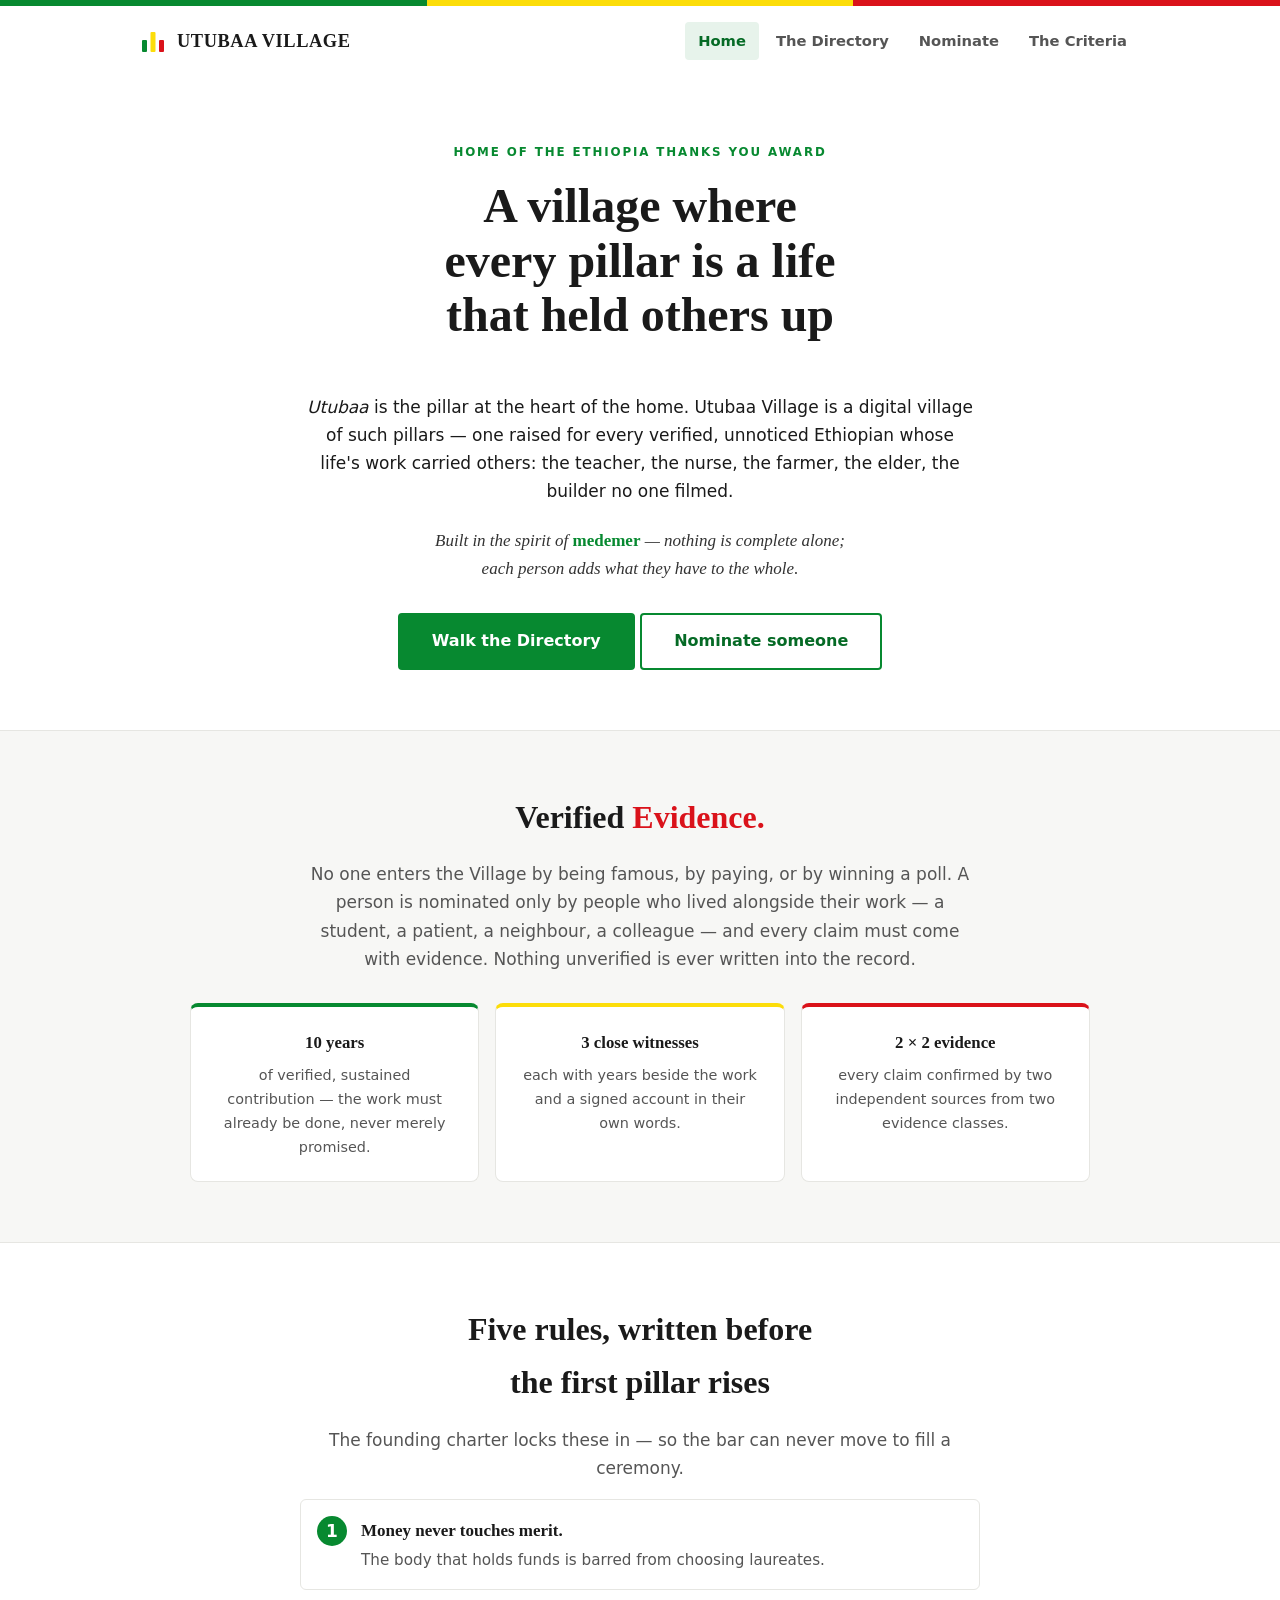
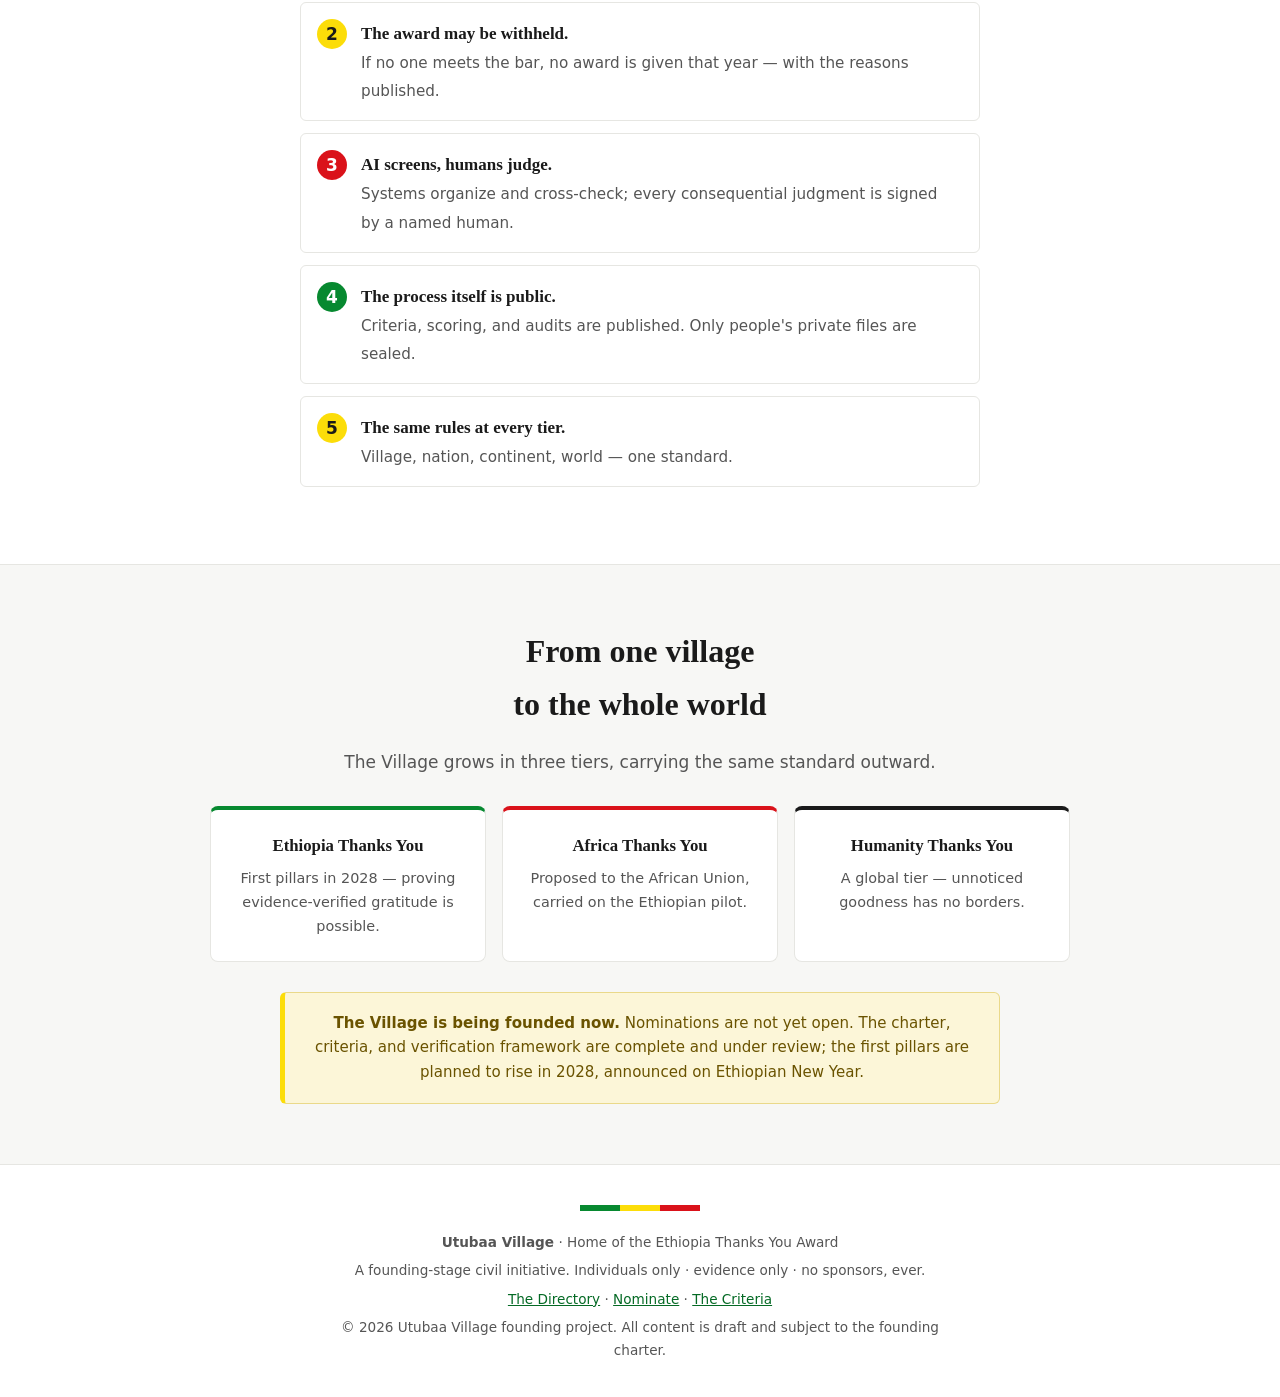
==== commit c0f1fc66: "content: simplify to 'Verified Evidence' heading; remove 0-sponsors card" ====
--- a/index.html
+++ b/index.html
@@ -43,14 +43,13 @@
 
   <section class="band soft">
     <div class="box">
-      <h2>Not fame. Not money. Not politics. <span class="kicker-red">Evidence.</span></h2>
+      <h2>Verified <span class="kicker-red">Evidence.</span></h2>
       <p class="sub">No one enters the Village by being famous, by paying, or by winning a poll. A person is nominated only by people who lived alongside their work — a student, a patient, a neighbour, a colleague — and every claim must come with evidence. Nothing unverified is ever written into the record.</p>
     </div>
     <div class="crit-grid">
       <div class="crit"><h3>10 years</h3><p>of verified, sustained contribution — the work must already be done, never merely promised.</p></div>
       <div class="crit"><h3>3 close witnesses</h3><p>each with years beside the work and a signed account in their own words.</p></div>
       <div class="crit"><h3>2 × 2 evidence</h3><p>every claim confirmed by two independent sources from two evidence classes.</p></div>
-      <div class="crit"><h3>0 sponsors</h3><p>no sponsor will ever fund or influence who is honoured. Ever.</p></div>
     </div>
   </section>
 
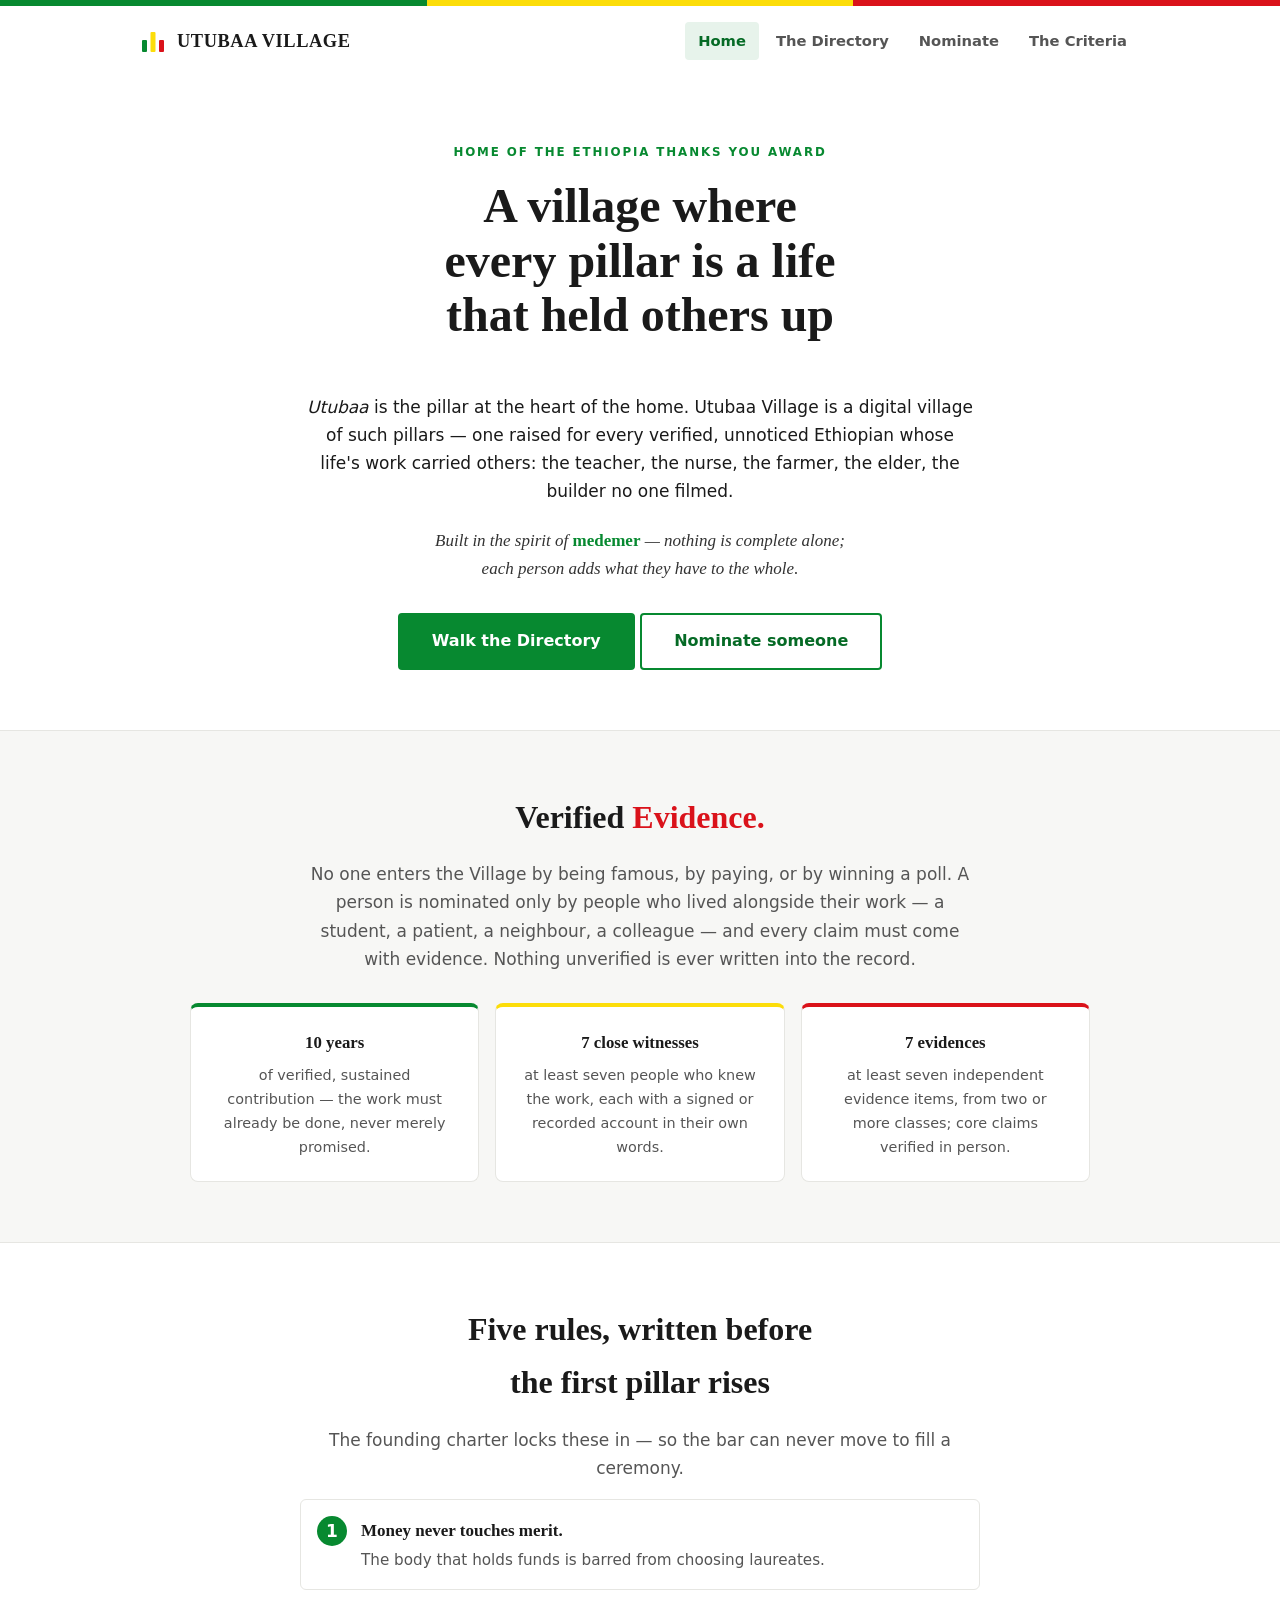
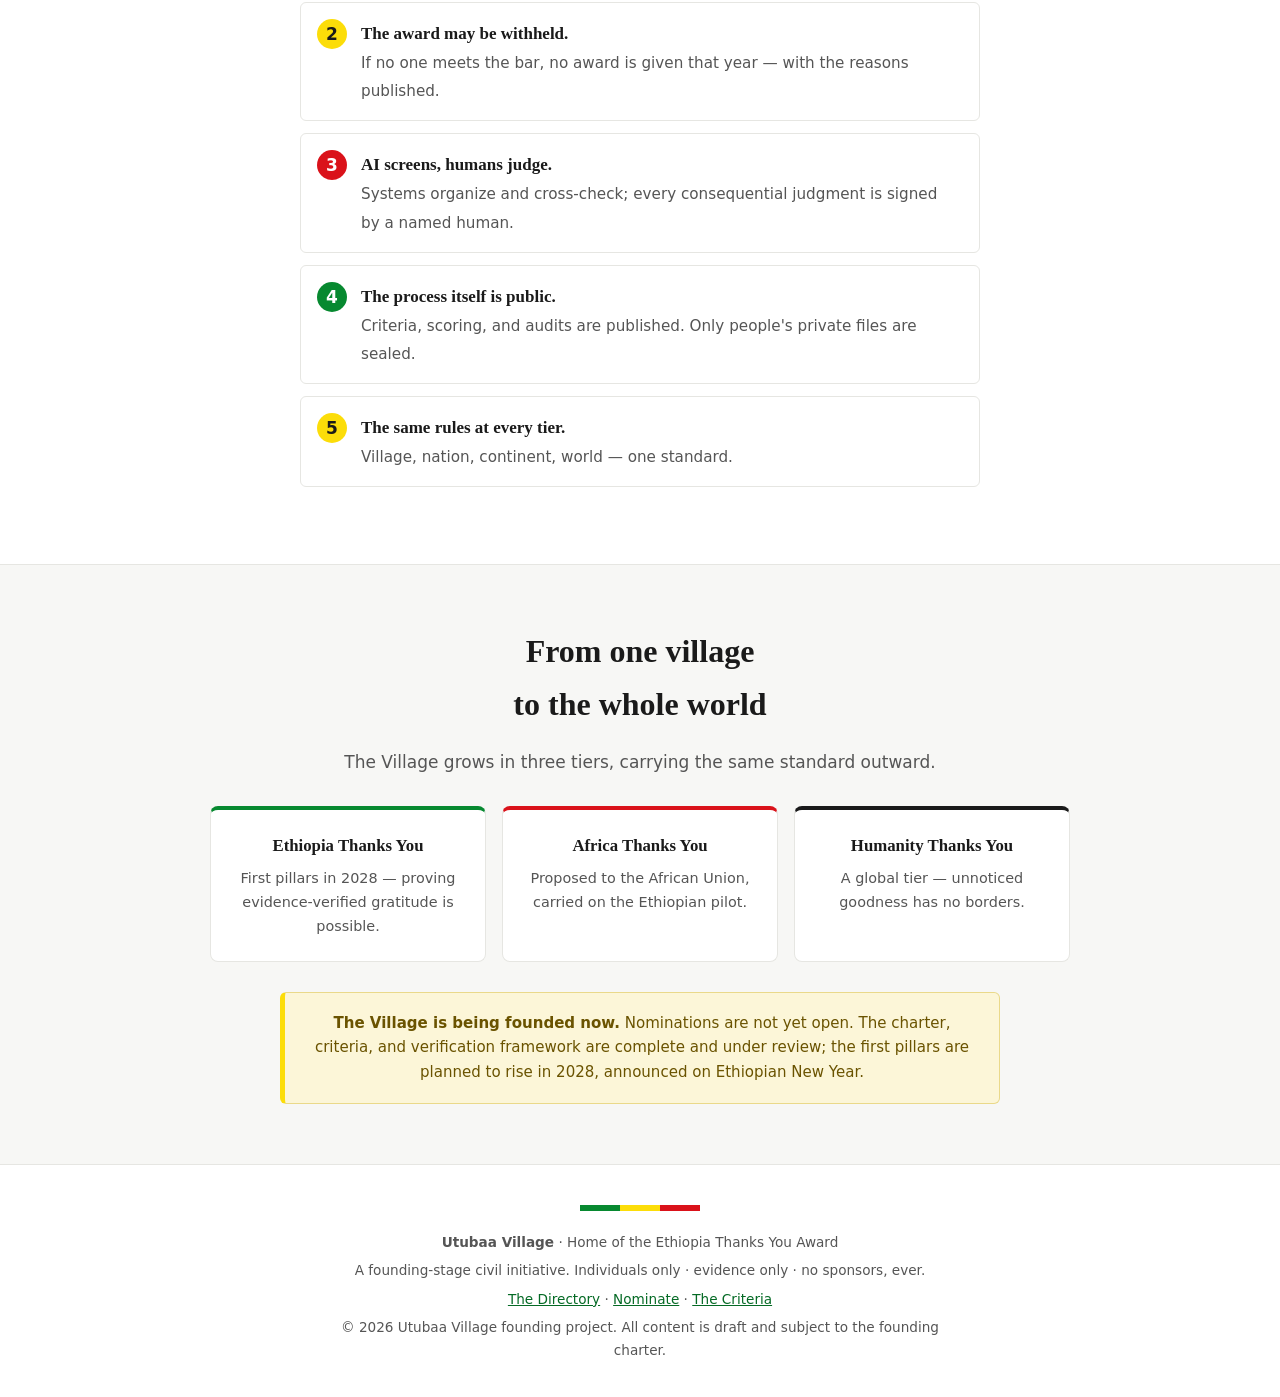
==== commit 8bcaa8fe: "redesign: raise floor to 7 witnesses & 7 evidence items; severable first-person failure record" ====
--- a/index.html
+++ b/index.html
@@ -48,8 +48,8 @@
     </div>
     <div class="crit-grid">
       <div class="crit"><h3>10 years</h3><p>of verified, sustained contribution — the work must already be done, never merely promised.</p></div>
-      <div class="crit"><h3>3 close witnesses</h3><p>each with years beside the work and a signed account in their own words.</p></div>
-      <div class="crit"><h3>2 × 2 evidence</h3><p>every claim confirmed by two independent sources from two evidence classes.</p></div>
+      <div class="crit"><h3>7 close witnesses</h3><p>at least seven people who knew the work, each with a signed or recorded account in their own words.</p></div>
+      <div class="crit"><h3>7 evidences</h3><p>at least seven independent evidence items, from two or more classes; core claims verified in person.</p></div>
     </div>
   </section>
 
